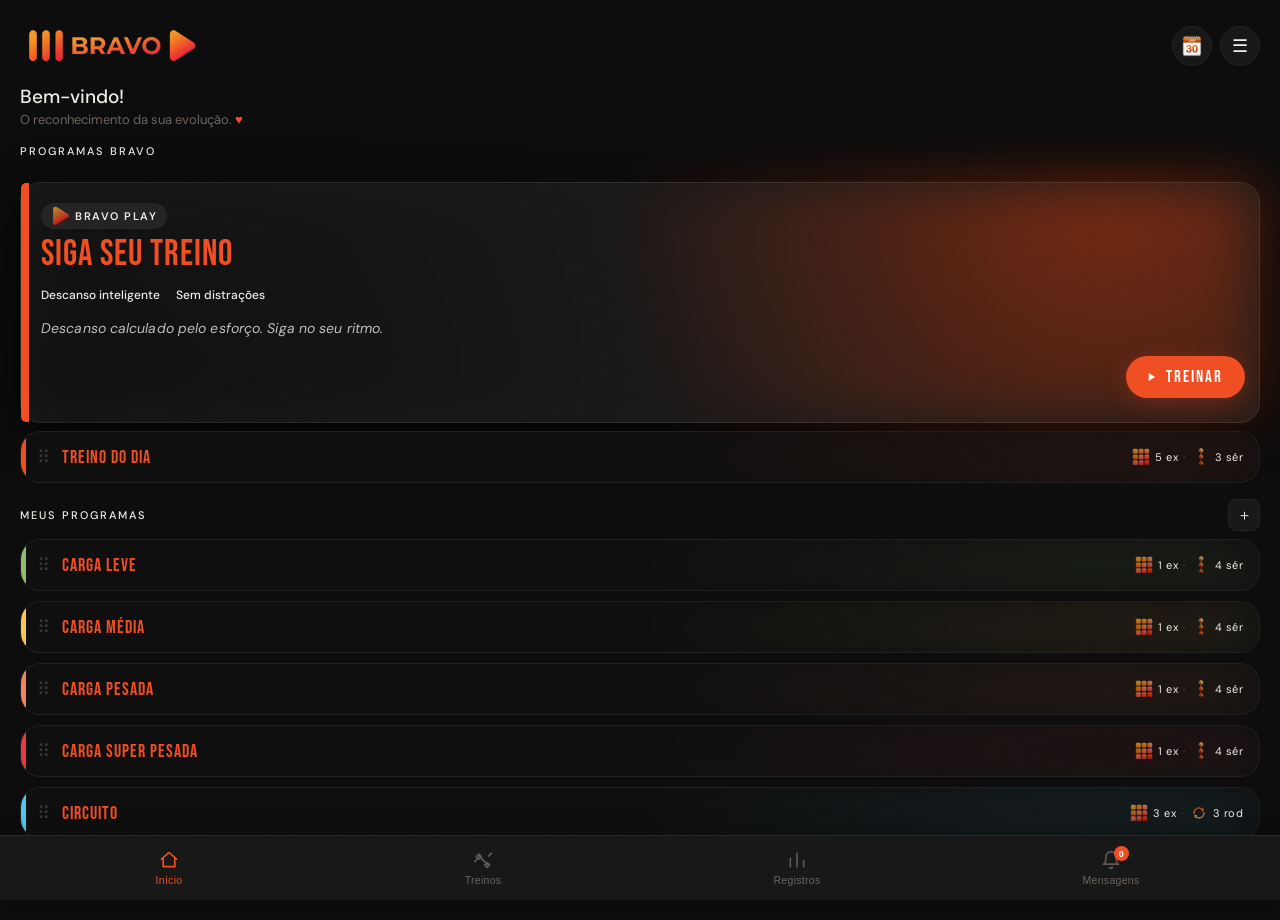
==== index.html @ 1d670bcf "Add files via upload" ====
<!DOCTYPE html>
<html lang="pt-BR">
<head>
    <meta charset="UTF-8">
    <meta name="viewport" content="width=device-width, initial-scale=1.0, user-scalable=no">
    <title>Cronômetro Bravo</title>
    
    <link rel="icon" type="image/png" href="favicon.png">
    <link rel="icon" type="image/png" sizes="32x32" href="favicon.png">
    <link rel="apple-touch-icon" href="favicon.png">
    <link rel="manifest" href="manifest.json">
    <link rel="stylesheet" href="assets/css/styles.css">
    <script>
      // Aplica o tema salvo ANTES da página desenhar (evita flash de tema
      // errado). Escuro é o padrão — só adiciona a classe se for claro.
      (function(){
        if((localStorage.getItem('bravo_theme')||'dark')==='light'){
          document.documentElement.classList.add('theme-light');
        }
      })();
    </script>
</head>
<body>
<div class="flash" id="flash"></div>
<div class="toast" id="toast"></div>


<div class="screen" id="home">
  <div class="home-header">
    <img src="Titulobravo.png" alt="BRAVO" class="logo-img">

    <div style="display:flex;gap:8px;align-items:center">
      <button class="btn-icon" id="btnCalendar"><img src="ic_agenda.png" alt="Calendário"></button>
      <button class="btn-icon" id="btnMenu">☰</button>
    </div>
  </div>

  <div class="home-welcome-block" id="homeWelcomeBlock" style="display:none;">
    <div class="home-welcome-title"><span id="homeWelcomeGreeting">Bem-vindo</span><span id="homeWelcomeNameWrap">, <strong id="homeWelcomeName"></strong></span></div>
    <div class="home-welcome-sub">O reconhecimento da sua evolução. <span style="color:var(--accent)">♥</span></div>
  </div>

  <!-- PROGRAMAS BRAVO -->
  <div class="section-label" style="margin-bottom:8px">Programas Bravo</div>
  <div class="preset-list" id="presetList"></div>
  <div style="display:none">
    <button id="btnHeroStats"></button>
  </div>

  <!-- MEUS PROGRAMAS -->
  <div>
    <div style="display:flex;align-items:center;justify-content:space-between;margin-bottom:8px">
      <div class="section-label" style="margin-bottom:0">Meus Programas</div>
      <button class="btn-icon" id="btnNew" style="width:32px;height:32px;font-size:15px;border-radius:8px">＋</button>
    </div>
    <div id="userPresetList" style="display:flex;flex-direction:column;gap:10px"></div>
    <div id="userPresetEmpty" style="display:none;font-size:13px;color:var(--muted);padding:4px 0">Nenhum programa ainda. Toque em ＋ para criar.</div>
  </div>
</div>

<!-- PROGRESSO -->
<div class="screen hidden" id="treinosScreen">
  <div class="prog-header">
    <div class="prog-title">TREINOS</div>
  </div>
  <div class="prog-subtitle">
    Escolha quais programas aparecem na tela inicial. Nenhum é apagado — só sai da vista.
  </div>
  <div style="overflow-y:auto;flex:1;padding-bottom:90px;">
    <div class="section-label" style="margin-bottom:8px;">Programas Bravo</div>
    <div id="treinosBravoList" style="display:flex;flex-direction:column;gap:10px;margin-bottom:24px;"></div>
    <div class="section-label" style="margin-bottom:8px;">Meus Programas</div>
    <div id="treinosVisList" style="display:flex;flex-direction:column;gap:10px;"></div>
  </div>
</div>

<div class="screen hidden" id="progressScreen">
  <div class="prog-header">
    <div class="prog-title">REGISTROS</div>
    <button class="btn-icon" id="btnProgressCalendar"><img src="ic_agenda.png" alt="Calendário"></button>
  </div>

  <div class="cal-stat-section">
    <div class="cal-stat-section-title"><img src="ic_agenda.png?v=202506" alt="">TREINOS</div>
    <div class="cal-poder-grid">
      <div class="cal-poder-item">
        <div class="cal-poder-value" id="prog2TreinosMes">–</div>
        <div class="cal-poder-label">Treinos no mês</div>
      </div>
      <div class="cal-poder-item">
        <div class="cal-poder-value" id="prog2TreinosAno">–</div>
        <div class="cal-poder-label">Treinos no ano</div>
      </div>
    </div>
  </div>
  <div class="cal-stat-section">
    <div class="cal-stat-section-title"><img src="ic_execucao.png?v=202506" alt="">PODER BRAVO</div>
    <div class="cal-poder-grid">
      <div class="cal-poder-item">
        <div class="cal-poder-value" id="prog2PoderMonthSum">–</div>
        <div class="cal-poder-label">Poder do mês</div>
      </div>
      <div class="cal-poder-item">
        <div class="cal-poder-value" id="prog2PoderYearSum">–</div>
        <div class="cal-poder-label">Poder do ano</div>
      </div>
      <div class="cal-poder-item">
        <div class="cal-poder-value" id="prog2PoderMonthAvg">–</div>
        <div class="cal-poder-label">Média por treino</div>
      </div>
      <div class="cal-poder-item">
        <div class="cal-poder-value" id="prog2PoderMonthRecord">–</div>
        <div class="cal-poder-label">Recorde do mês</div>
      </div>
      <div class="cal-poder-item">
        <div class="cal-poder-value" id="prog2PoderAllRecord">–</div>
        <div class="cal-poder-label">Recorde histórico</div>
      </div>
    </div>
  </div>
</div>

<!-- BOTTOM NAV -->
<div class="bottom-nav" id="bottomNav">
  <button class="nav-item active" id="navHome">
    <svg viewBox="0 0 24 24" width="20" height="20" fill="none" stroke="currentColor" stroke-width="2" stroke-linecap="round" stroke-linejoin="round"><path d="M3 11l9-8 9 8"/><path d="M5 10v10h14V10"/></svg>
    <span>Início</span>
  </button>
  <button class="nav-item" id="navTreinos">
    <svg viewBox="0 0 24 24" width="20" height="20" fill="none" stroke="currentColor" stroke-width="2" stroke-linecap="round" stroke-linejoin="round"><path d="M6.5 6.5l11 11M4 8l3-3 3 3-3 3-3-3zm10 10l3-3 3 3-3 3-3-3zM2 14l3-3m14-4l3-3"/></svg>
    <span>Treinos</span>
  </button>
  <button class="nav-item" id="navProgress">
    <svg viewBox="0 0 24 24" width="20" height="20" fill="none" stroke="currentColor" stroke-width="2" stroke-linecap="round" stroke-linejoin="round"><path d="M4 20V10M12 20V4M20 20v-7"/></svg>
    <span>Registros</span>
  </button>
  <button class="nav-item" id="navMessages">
    <svg viewBox="0 0 24 24" width="20" height="20" fill="none" stroke="currentColor" stroke-width="2" stroke-linecap="round" stroke-linejoin="round"><path d="M18 8a6 6 0 0 0-12 0c0 7-3 9-3 9h18s-3-2-3-9"/><path d="M13.73 21a2 2 0 0 1-3.46 0"/></svg>
    <span id="navMessagesBadge" class="nav-item-badge hidden">0</span>
    <span>Mensagens</span>
  </button>
</div>

<div class="screen hidden" id="edit">
  <div class="edit-header" style="justify-content:space-between">
    <button class="btn-ctrl" id="btnEditBack"><svg viewBox="0 0 24 24"><path d="M20 11H7.83l5.59-5.59L12 4l-8 8 8 8 1.41-1.41L7.83 13H20v-2z"/></svg><span class="ctrl-label">Voltar</span></button>
    <div class="edit-title" id="editTitle">NOVO PROGRAMA</div>
    <button class="btn-icon" id="btnDeleteEdit" style="display:none;opacity:.45;font-size:16px" title="Excluir programa">🗑</button>
  </div>
  <div class="field-group"><div class="field-label">Modo</div>
    <div class="mode-toggle" style="grid-template-columns:1fr 1fr 1fr">
      <button class="mode-btn active" id="modeNormal" onclick="setMode('normal')">⏱ Clássico</button>
      <button class="mode-btn" id="modeCircuit" onclick="setMode('circuit')">🔄 Circuito</button>
      <button class="mode-btn" id="modeBrain" onclick="setMode('brain')"><img src="ic_play.png?v=202506" alt="" style="width:15px;height:15px;vertical-align:middle;margin-right:3px;object-fit:contain"> Bravo</button>
    </div>
  </div>
  <div class="field-group"><div class="field-label">Nome</div><input class="field-input" id="efName" placeholder="Ex: Carga Pesada"></div>
  <div class="field-group">
    <div style="display:flex;align-items:center;justify-content:space-between">
      <div class="field-label">Descrição</div>
      <button style="font-size:11px;background:none;border:none;color:var(--muted);cursor:pointer;text-decoration:underline" onclick="clearObs()">limpar</button>
    </div>
    <textarea class="field-textarea" id="efObs" placeholder="Dicas, carga, etc..."></textarea>
  </div>
  <div class="field-group"><div class="field-label">Cor do Cronômetro</div><div class="color-picker" id="colorPicker"></div></div>
  <div id="normalFields" style="display:flex;flex-direction:column;gap:12px">
    <div class="row2">
      <div class="field-group"><div class="field-label">Nº Exercícios</div><input class="field-input" id="efNormalExCount" type="number" min="1" max="6" placeholder="1 (padrão)" oninput="updateNormalExerciseInputs()"></div>
      <div class="field-group"><div class="field-label">Séries</div><input class="field-input" id="efCycles" type="number" min="1" max="99" placeholder="4"></div>
    </div>
    <div class="row2">
      <div class="field-group"><div class="field-label">Preparação (s)</div><input class="field-input" id="efPrep" type="number" min="1" placeholder="30"></div>
      <div class="field-group"><div class="field-label">Execução (s)</div><input class="field-input" id="efAction" type="number" min="1" placeholder="60"></div>
    </div>
    <div class="field-group"><div class="field-label">Recuperação (s)</div><input class="field-input" id="efRest" type="number" min="1" placeholder="40"></div>
    <div class="field-group" id="normalExercisesGroup" style="display:none">
      <div class="field-label">Nomes dos exercícios (opcional)</div>
      <div class="circuit-exercises" id="normalExerciseInputs"></div>
    </div>
  </div>
  <div id="circuitFields" style="display:none;flex-direction:column;gap:12px">
    <div class="row2">
      <div class="field-group"><div class="field-label">Nº Exercícios</div><input class="field-input" id="efExCount" type="number" min="2" max="6" placeholder="3" oninput="updateExerciseInputs()"></div>
      <div class="field-group"><div class="field-label">Rodadas</div><input class="field-input" id="efRounds" type="number" min="1" max="20" placeholder="3"></div>
    </div>
    <div class="row2">
      <div class="field-group"><div class="field-label">Preparação (s)</div><input class="field-input" id="efCPrep" type="number" min="1" placeholder="30"></div>
      <div class="field-group"><div class="field-label">Execução (s)</div><input class="field-input" id="efCAction" type="number" min="1" placeholder="30"></div>
    </div>
    <div class="field-group"><div class="field-label">Intervalo entre exercícios (s)</div><input class="field-input" id="efCRest" type="number" min="0" placeholder="15"></div>
    <div class="field-group"><div class="field-label">Nomes dos exercícios (opcional)</div><div class="circuit-exercises" id="exerciseInputs"></div></div>
  </div>
  <div id="brainFields" style="display:none;flex-direction:column;gap:12px">
    <div style="font-size:12px;color:var(--accent);background:var(--accent-subtle);border:1px solid var(--accent-glow);border-radius:10px;padding:10px 14px;line-height:1.5">
      Modo Bravo: adapta automaticamente o descanso conforme o esforço, mantendo o treino fluindo sem que você precise controlar o cronômetro.
    </div>
    <div class="row2">
      <div class="field-group"><div class="field-label">Nº Exercícios</div><input class="field-input" id="efBrainExCount" type="number" min="1" max="9" placeholder="2"></div>
      <div class="field-group"><div class="field-label">Séries</div><input class="field-input" id="efBrainSeries" type="number" min="1" max="20" placeholder="3"></div>
    </div>
    <div class="row2">
      <div class="field-group"><div class="field-label">Preparação (s)</div><input class="field-input" id="efBrainPrep" type="number" min="5" placeholder="15"></div>
      <div class="field-group"><div class="field-label">Execução (s)</div><input class="field-input" id="efBrainAction" type="number" min="5" placeholder="40"></div>
    </div>
    <div class="field-group" id="brainExercisesGroup" style="display:none">
      <div class="field-label">Nomes dos exercícios (opcional)</div>
      <div class="circuit-exercises" id="brainExerciseInputs"></div>
    </div>
  </div>
  <button class="btn-save" id="btnSave">SALVAR</button>
</div>

<div class="screen hidden" id="timer"><div class="timer-main exec-with-video ring-screen" id="timerMain">
    <div class="exec-top-bar">
      <button class="exec-top-btn" id="btnExecBack2" onclick="document.getElementById('btnTimerBack')?.click()"><svg viewBox="0 0 24 24" width="16" height="16" fill="none" stroke="currentColor" stroke-width="2" stroke-linecap="round" stroke-linejoin="round"><path d="M15 18l-6-6 6-6"/></svg></button>
      <button class="exec-top-btn">⋯</button>
    </div>
    <div class="exec-main-col" style="flex:0 0 auto;display:flex;flex-direction:column;align-items:center;justify-content:space-between;width:100%;flex:1;">
    <div class="vt-top-wrap">
      <div class="phase-label" id="phaseLabel">PREPARE-SE</div>
      <div id="circuitExLabel" class="circuit-exercise-label" style="display:none"></div>
    </div>
    <div class="vt-gauge-wrap">
      <div class="ring-wrap">
        <svg viewBox="0 0 120 120"><circle class="ring-bg" cx="60" cy="60" r="44"/><circle class="ring-fg" id="ringFg" cx="60" cy="60" r="44"/></svg>
        <div class="ring-center"><div class="time-display" id="timeDisplay">00</div><div class="time-sub" id="timeSub">SEGUNDOS</div></div>
      </div>
    </div>
    <div id="dotsRow" class="dots"></div>
    <div id="roundDotsRow" class="round-dots" style="display:none"></div>
    <div class="vt-bottom-wrap">
      <div class="gauge-wrap">
        <svg viewBox="0 0 120 70"><path class="gauge-bg" d="M10,65 A50,50 0 0 1 110,65"/><path class="gauge-fg" id="timerGaugeFg" d="M10,65 A50,50 0 0 1 110,65"/></svg>
        <div class="gauge-center"><div class="gauge-time" id="timerGaugeTime">00</div></div>
      </div>
      <div class="vt-footer-row">
        <div class="progress-row" id="progressRow">
          <div class="progress-chip" id="progExChip" style="display:none">
            <img src="ic_noexe.png?v=202506" alt="">
            <div class="progress-count"><span id="progExCur">1</span><span class="pc-muted">/<span id="progExTotal">1</span></span></div>
          </div>
          <div class="progress-chip" id="progSerieChip" style="display:none">
            <img src="ic_noseries.png?v=202506" alt="">
            <div class="progress-count"><span id="progSerieCur">1</span><span class="pc-muted">/<span id="progSerieTotal">1</span></span></div>
          </div>
        </div>
        <div class="controls">
          <button class="btn-ctrl" id="btnTimerBack"><svg viewBox="0 0 24 24"><path d="M20 11H7.83l5.59-5.59L12 4l-8 8 8 8 1.41-1.41L7.83 13H20v-2z"/></svg><span class="ctrl-label">Voltar</span></button>
        <button class="btn-playpause" id="btnPlay"><svg viewBox="0 0 24 24" id="btnPlayIcon"><path d="M6 19h4V5H6v14zm8-14v14h4V5h-4z"/></svg></button>
        <button class="btn-ctrl" id="btnSkip"><svg viewBox="0 0 24 24"><path d="M6 18l8.5-6L6 6v12zm2-8.14L11.03 12 8 14.14V9.86zM16 6h2v12h-2z"/></svg><span class="ctrl-label">Avançar</span></button>
      </div>
      </div>
    </div>
    </div>
    <div id="timerYtWrap" class="yt-embed-wrap"></div>
  </div>
</div>

<div class="screen hidden" id="finish">
  <div class="finish-sub" id="finishSub" style="display:none"></div>
  <button id="btnFinishHome" style="display:none"></button>
</div>

<!-- BRAVO fixo no topo, visível mesmo com modal aberto -->
<div id="bravoFixed" style="position:fixed;top:0;left:0;right:0;z-index:200;display:none;flex-direction:column;align-items:center;padding:36px 24px 20px;pointer-events:none;background:linear-gradient(to bottom,var(--bg) 70%,transparent);">
  <div style="font-size:48px">&#128079;</div>
  <div style="font-family:'Bebas Neue',sans-serif;font-size:44px;letter-spacing:4px;color:var(--accent)">BRAVO!</div>
  <div id="bravoPhrase" style="font-size:15px;color:var(--text);margin-top:6px;font-weight:500;letter-spacing:.5px"></div>
  <div id="bravoFixedSub" style="font-size:13px;color:var(--muted);margin-top:4px"></div>
</div>

<!-- YOUTUBE LINK MODAL -->
<div class="modal-overlay" id="ytLinkModal">
  <div class="modal-sheet" style="gap:14px">
    <div class="modal-title" style="color:#FF4444">🔗 LINK DO YOUTUBE</div>
    <div style="font-size:13px;color:var(--muted)">Cole o link do vídeo de referência (opcional)</div>
    <input class="field-input" id="ytLinkInput" placeholder="https://youtube.com/watch?v=..." style="font-size:13px;">
    <div style="display:flex;gap:10px">
      <button class="btn-save" id="btnYtSave" style="flex:1;background:#FF4444;border:none">SALVAR</button>
      <button class="btn-connect" id="btnYtRemove" style="flex:1;color:#FF4444;border-color:rgba(255,68,68,.4)">Remover</button>
    </div>
    <button class="btn-connect" onclick="document.getElementById('ytLinkModal').classList.remove('open')">Cancelar</button>
  </div>
</div>

<!-- DELETE CONFIRMATION MODAL -->
<div class="modal-overlay" id="deleteConfirmModal">
  <div class="modal-sheet" style="gap:16px">
    <div style="font-size:28px;text-align:center">🗑</div>
    <div class="modal-title" style="text-align:center">EXCLUIR PROGRAMA?</div>
    <div style="font-size:14px;color:var(--muted);text-align:center;line-height:1.5" id="deleteConfirmName"></div>
    <div style="font-size:13px;color:var(--muted);text-align:center">Esta ação não pode ser desfeita.</div>
    <button class="btn-save" id="btnConfirmDelete" style="background:#c0392b;border:none;margin-top:4px">EXCLUIR</button>
    <button class="btn-connect" id="btnCancelDelete">Cancelar</button>
  </div>
</div>

<!-- EARLY REST SKIP MODAL -->
<div class="modal-overlay" id="earlyRestModal">
  <div class="modal-sheet" style="gap:14px">
    <div class="modal-title" style="color:#F04E23">PRONTO PARA A PRÓXIMA SÉRIE?</div>
    <div style="font-size:14px;color:var(--muted)" id="earlyRestSubtext">Restam 30s de recuperação.</div>
    <button class="btn-save" id="btnEarlyRestContinue" style="background:var(--accent);border:none;margin-top:4px">▶ CONTINUAR</button>
    <button class="btn-connect" id="btnEarlyRestWait">Aguardar recuperação</button>
  </div>
</div>

<div class="modal-overlay" id="settingsModal">
  <div class="modal-sheet">
    <div class="modal-title">CONFIGURA&#199;&#213;ES</div>
    <div class="modal-row"><div><div style="font-size:14px">Sons</div><div style="font-size:12px;color:var(--muted)">Voz + bipes</div></div><button class="toggle on" id="toggleSound"></button></div>
    <div class="modal-row"><div><div style="font-size:14px">Vibra&#231;&#227;o</div><div style="font-size:12px;color:var(--muted)">Ao trocar fase</div></div><button class="toggle on" id="toggleVibrate"></button></div>

    <div class="field-group" style="margin-top:12px;">
      <label class="field-label" style="font-size:12px;color:var(--muted);text-transform:uppercase;letter-spacing:1px;">Tema</label>
      <div class="mode-toggle" style="grid-template-columns:1fr 1fr;margin-top:6px;">
        <button type="button" class="mode-btn" data-theme="dark">Escuro</button>
        <button type="button" class="mode-btn" data-theme="light">Claro</button>
      </div>
    </div>

    <div style="height:1px;background:var(--surface2);margin:16px 0;"></div>
    <div id="settingsAccountEmail" style="font-size:12px;color:var(--muted);margin-bottom:12px;"></div>
    <button class="btn-save" style="background:var(--surface2);color:var(--text);margin-bottom:8px;display:none;" id="btnLinkGoogle">VINCULAR GOOGLE A ESTA CONTA</button>
    <button style="background:none;border:none;color:#E8500A;font-size:14px;padding:12px 0;width:100%;text-align:center;cursor:pointer;" id="btnSignOut">Sair da conta</button>

    <button class="btn-save" style="margin-top:12px;" onclick="closeSettings()">FECHAR</button>
  </div>
</div>

<!-- AUTO: PREP SCREEN -->
<div class="screen hidden auto-screen" id="autoPrep" style="display:flex;flex-direction:column;">
  <div class="auto-header centered">
    <div class="auto-phase-label"><img class="auto-phase-icon" src="ic_preparacao.png?v=202506" alt="">PREPARE-SE</div>
  </div>
  <div class="auto-center ring-screen">
    <div class="auto-prep-title">SEU TREINO<br>COMEÇA EM</div>
    <div style="display:none"><span id="autoPrepExName">Exercício 1</span></div>
    <div class="ring-wrap" style="margin-top:8px">
      <svg viewBox="0 0 120 120"><circle class="ring-bg" cx="60" cy="60" r="44"/><circle class="ring-fg" id="autoPrepRing" cx="60" cy="60" r="44" style="stroke:var(--phase-prep)"/></svg>
      <div class="ring-center"><div class="time-display" id="autoPrepTime" style="color:var(--accent)">15</div><div class="time-sub">segundos</div></div>
    </div>
    <div class="progress-row">
      <div class="progress-chip"><img src="ic_noexe.png?v=202506" alt=""><div class="progress-count" id="autoPrepExNum">1</div></div>
      <div class="progress-chip"><img src="ic_noseries.png?v=202506" alt=""><div class="progress-count" id="autoPrepSerieNum">1</div></div>
    </div>
    <!-- Exercise type icons — clicáveis (Bravo Play only) -->
    <div style="font-family:'Bebas Neue',sans-serif;font-size:16px;letter-spacing:2px;color:var(--muted);text-align:center;margin-top:20px">DEFINA SEU EXERCÍCIO</div>
    <div id="autoPrepExTypeGrid" class="auto-extype-grid none-selected" style="display:flex;flex-direction:column;gap:10px;margin-top:12px;width:100%">
      <div style="display:flex;justify-content:space-around">
        <div style="display:flex;flex-direction:column;align-items:center;gap:6px;width:28%">
          <button class="auto-extype-btn" data-type="puxar" style="border-color:rgba(180,127,255,.4);background:rgba(180,127,255,.1);" onclick="selectAutoPrepType(this)">
            <img src="ic_puxar.png?v=202506"><div class="extype-check-prep">✓</div>
          </button>
          <div style="font-size:10px;color:#9966CC;letter-spacing:.5px;font-weight:600;text-transform:uppercase;text-align:center">PUXAR</div>
        </div>
        <div style="display:flex;flex-direction:column;align-items:center;gap:6px;width:28%">
          <button class="auto-extype-btn" data-type="inferiores" style="border-color:rgba(249,199,79,.35);background:rgba(249,199,79,.1);" onclick="selectAutoPrepType(this)">
            <img src="ic_inferiores.png?v=202506"><div class="extype-check-prep">✓</div>
          </button>
          <div style="font-size:10px;color:#C49A2A;letter-spacing:.5px;font-weight:600;text-transform:uppercase;text-align:center">INFERIORES</div>
        </div>
        <div style="display:flex;flex-direction:column;align-items:center;gap:6px;width:28%">
          <button class="auto-extype-btn" data-type="empurrar" style="border-color:rgba(41,121,255,.35);background:rgba(41,121,255,.1);" onclick="selectAutoPrepType(this)">
            <img src="ic_empurrar.png?v=202506"><div class="extype-check-prep">✓</div>
          </button>
          <div style="font-size:10px;color:#4A8AFF;letter-spacing:.5px;font-weight:600;text-transform:uppercase;text-align:center">EMPURRAR</div>
        </div>
      </div>
      <div style="display:flex;justify-content:space-around">
        <div style="display:flex;flex-direction:column;align-items:center;gap:6px;width:28%">
          <button class="auto-extype-btn" data-type="core" style="border-color:rgba(0,230,118,.35);background:rgba(0,230,118,.1);" onclick="selectAutoPrepType(this)">
            <img src="ic_core.png?v=202506"><div class="extype-check-prep">✓</div>
          </button>
          <div style="font-size:10px;color:#00B860;letter-spacing:.5px;font-weight:600;text-transform:uppercase;text-align:center">CORE</div>
        </div>
        <div style="display:flex;flex-direction:column;align-items:center;gap:6px;width:28%">
          <button class="auto-extype-btn" data-type="composto" style="border-color:rgba(160,160,160,.3);background:rgba(160,160,160,.1);" onclick="selectAutoPrepType(this)">
            <img src="ic_composto.png?v=202506"><div class="extype-check-prep">✓</div>
          </button>
          <div style="font-size:10px;color:#999;letter-spacing:.5px;font-weight:600;text-transform:uppercase;text-align:center">COMPOSTO</div>
        </div>
        <div style="display:flex;flex-direction:column;align-items:center;gap:6px;width:28%">
          <button class="auto-extype-btn" data-type="cardio" style="border-color:rgba(255,80,80,.3);background:rgba(255,80,80,.1);" onclick="selectAutoPrepType(this)">
            <img src="ic_cardio.png?v=202506"><div class="extype-check-prep">✓</div>
          </button>
          <div style="font-size:10px;color:#E05050;letter-spacing:.5px;font-weight:600;text-transform:uppercase;text-align:center">CARDIO</div>
        </div>
      </div>
    </div>
    <div class="controls" style="margin-top:20px">
      <button class="btn-ctrl" id="btnAutoPrepBack"><svg viewBox="0 0 24 24"><path d="M20 11H7.83l5.59-5.59L12 4l-8 8 8 8 1.41-1.41L7.83 13H20v-2z"/></svg><span class="ctrl-label">Voltar</span></button>
      <button class="btn-playpause" id="btnAutoPrepPlay" style="background:#F04E23;color:#fff"><svg viewBox="0 0 24 24" id="btnAutoPrepPlayIcon"><path d="M6 19h4V5H6v14zm8-14v14h4V5h-4z"/></svg></button>
      <button class="btn-ctrl" id="btnAutoPrepSkip" title="Pular preparação"><svg viewBox="0 0 24 24"><path d="M6 18l8.5-6L6 6v12zm2-8.14L11.03 12 8 14.14V9.86zM16 6h2v12h-2z"/></svg><span class="ctrl-label">Avançar</span></button>
    </div>
  </div>
</div>

<!-- AUTO: EXECUTION SCREEN -->
<div class="screen hidden auto-screen" id="autoExec" style="display:flex;flex-direction:column;">
  <div class="auto-center exec-with-video ring-screen" id="autoExecCenter">
    <div class="exec-main-col" style="display:flex;flex-direction:column;align-items:center;justify-content:center;width:100%;">
      <div class="vt-top-wrap">
        <div class="phase-label" id="autoExecPhaseLabel"><img class="phase-icon" src="ic_execucao.png?v=202506" alt="">VAMOS!</div>
        <div class="auto-exercise-name" id="autoExecExName" style="display:none"></div>
      </div>
      <div class="ring-wrap">
        <svg viewBox="0 0 120 120"><circle class="ring-bg" cx="60" cy="60" r="44"/><circle class="ring-fg" id="autoExecRing" cx="60" cy="60" r="44"/></svg>
        <div class="ring-center">
          <div class="time-display" id="autoExecTime" style="color:var(--accent)">60</div>
          <div class="time-sub" id="autoExecSub">segundos</div>
        </div>
      </div>
      <div class="auto-big-label" id="autoExecOverflowLabel" style="color:var(--accent);opacity:0;font-size:13px;letter-spacing:1px;margin-top:0">Série contínua ou prolongada</div>
      <!-- Chip: ícone pequeno + nome, usado em retrato e paisagem -->
      <div id="autoExecTypeDisplay">
        <div id="autoExecTypeChip">
          <img id="autoExecTypeImg" src="" alt="">
          <span id="autoExecTypeLabel" class="exec-type-label"></span>
        </div>
      </div>
      <div style="height:16px"></div>
      <button class="btn-auto-done" id="btnAutoSerieOk">CONCLUIR SÉRIE ›</button>
      <div class="vt-bottom-wrap">
        <div class="gauge-wrap">
          <svg viewBox="0 0 120 70"><path class="gauge-bg" d="M10,65 A50,50 0 0 1 110,65"/><path class="gauge-fg" id="autoExecGaugeFg" d="M10,65 A50,50 0 0 1 110,65"/></svg>
          <div class="gauge-center"><div class="gauge-time" id="autoExecGaugeTime">60</div></div>
        </div>
        <div class="vt-footer-row">
          <div class="progress-row">
            <div class="progress-chip"><img src="ic_noexe.png?v=202506" alt=""><div class="progress-count" id="autoExecExNum">1</div></div>
            <div class="progress-chip"><img src="ic_noseries.png?v=202506" alt=""><div class="progress-count" id="autoExecSerieNum">1</div></div>
          </div>
          <div class="controls">
            <button class="btn-ctrl" id="btnAutoExecBack"><svg viewBox="0 0 24 24"><path d="M20 11H7.83l5.59-5.59L12 4l-8 8 8 8 1.41-1.41L7.83 13H20v-2z"/></svg><span class="ctrl-label">Voltar</span></button>
            <button class="btn-playpause" id="btnAutoExecPlay" style="background:#F04E23;color:#fff"><svg viewBox="0 0 24 24" id="btnAutoExecPlayIcon"><path d="M6 19h4V5H6v14zm8-14v14h4V5h-4z"/></svg></button>
            <button class="btn-ctrl" id="btnAutoExecSkip" title="Pular para repetições"><svg viewBox="0 0 24 24"><path d="M6 18l8.5-6L6 6v12zm2-8.14L11.03 12 8 14.14V9.86zM16 6h2v12h-2z"/></svg><span class="ctrl-label">Avançar</span></button>
          </div>
        </div>
      </div>
    </div>
  </div>
</div>

<!-- AUTO: REPS SCREEN -->
<div class="screen hidden auto-screen" id="autoReps" style="display:flex;flex-direction:column;">
  <div class="auto-header centered">
    <div class="auto-phase-label">VOLUME</div>
    <span id="autoRepsSerieNum" style="display:none"></span>
  </div>
  <div class="auto-center">
    <div style="font-family:'Bebas Neue',sans-serif;font-size:22px;letter-spacing:1px;text-align:center;margin-bottom:16px;text-transform:uppercase;">Quantas repetições você realizou?</div>
    <div class="reps-grid">
      <button class="btn-reps" data-reps="1-3" data-rest-key="1-3" onclick="selectReps(this)">
        <div class="reps-icon"><div class="bar on"></div><div class="bar"></div><div class="bar"></div><div class="bar"></div><div class="bar"></div></div>
        <div><div class="reps-range">1 – 3</div></div>
      </button>
      <button class="btn-reps" data-reps="4-7" data-rest-key="4-7" onclick="selectReps(this)">
        <div class="reps-icon"><div class="bar on"></div><div class="bar on"></div><div class="bar"></div><div class="bar"></div><div class="bar"></div></div>
        <div><div class="reps-range">4 – 7</div></div>
      </button>
      <button class="btn-reps" data-reps="8-10" data-rest-key="8-10" onclick="selectReps(this)">
        <div class="reps-icon"><div class="bar on"></div><div class="bar on"></div><div class="bar on"></div><div class="bar"></div><div class="bar"></div></div>
        <div><div class="reps-range">8 – 10</div></div>
      </button>
      <button class="btn-reps" data-reps="11-15" data-rest-key="11-15" onclick="selectReps(this)">
        <div class="reps-icon"><div class="bar on"></div><div class="bar on"></div><div class="bar on"></div><div class="bar on"></div><div class="bar"></div></div>
        <div><div class="reps-range">11 – 15</div></div>
      </button>
      <button class="btn-reps" data-reps="15-30" data-rest-key="15-30" onclick="selectReps(this)">
        <div class="reps-icon"><div class="bar on"></div><div class="bar on"></div><div class="bar on"></div><div class="bar on"></div><div class="bar on"></div></div>
        <div><div class="reps-range">15 – 30</div></div>
      </button>
    </div>
    <div class="progress-row" style="margin-top:8px">
      <div class="progress-chip"><img src="ic_noexe.png?v=202506" alt=""><div class="progress-count" id="autoRepsExNum">1</div></div>
      <div class="progress-chip"><img src="ic_noseries.png?v=202506" alt=""><div class="progress-count" id="autoRepsSerieNumVis">1</div></div>
    </div>
  </div>
</div>

<!-- AUTO: INTENSITY SCREEN -->
<div class="screen hidden auto-screen" id="autoIntensity" style="display:flex;flex-direction:column;">
  <div class="auto-header centered">
    <div class="auto-phase-label">INTENSIDADE</div>
    <span id="autoIntSerieNum" style="display:none">1</span>
  </div>
  <div class="auto-center">
    <div style="font-family:'Bebas Neue',sans-serif;font-size:22px;letter-spacing:1px;text-align:center;margin-bottom:16px;text-transform:uppercase;">Como foi sua série?</div>
    <div class="intensity-grid">
      <button class="btn-intensity" data-int="0" onclick="selectIntensity(this)">
        <div class="int-icon"><div class="bar on"></div><div class="bar"></div><div class="bar"></div><div class="bar"></div><div class="bar"></div></div><div class="int-label">Muito fácil</div>
      </button>
      <button class="btn-intensity" data-int="1" onclick="selectIntensity(this)">
        <div class="int-icon"><div class="bar on"></div><div class="bar on"></div><div class="bar"></div><div class="bar"></div><div class="bar"></div></div><div class="int-label">Fácil</div>
      </button>
      <button class="btn-intensity" data-int="2" onclick="selectIntensity(this)">
        <div class="int-icon"><div class="bar on"></div><div class="bar on"></div><div class="bar on"></div><div class="bar"></div><div class="bar"></div></div><div class="int-label">Desafiadora</div>
      </button>
      <button class="btn-intensity" data-int="3" onclick="selectIntensity(this)">
        <div class="int-icon"><div class="bar on"></div><div class="bar on"></div><div class="bar on"></div><div class="bar on"></div><div class="bar"></div></div><div class="int-label">Difícil</div>
      </button>
      <button class="btn-intensity" data-int="4" onclick="selectIntensity(this)">
        <div class="int-icon"><div class="bar on"></div><div class="bar on"></div><div class="bar on"></div><div class="bar on"></div><div class="bar on"></div></div><div class="int-label">Limite</div>
      </button>
    </div>
    <div class="progress-row" style="margin-top:8px">
      <div class="progress-chip"><img src="ic_noexe.png?v=202506" alt=""><div class="progress-count" id="autoIntExNum">1</div></div>
      <div class="progress-chip"><img src="ic_noseries.png?v=202506" alt=""><div class="progress-count" id="autoIntSerieNumVis">1</div></div>
    </div>
  </div>
</div>

<!-- AUTO: REST SCREEN -->
<div class="screen hidden auto-screen" id="autoRest" style="display:flex;flex-direction:column;">
  <div class="auto-header centered">
    <div class="auto-rest-title"><img class="auto-phase-icon" src="ic_recuperacao.png?v=202506" alt="" style="width:26px;height:26px;">RECUPERAÇÃO</div>
  </div>
  <div class="auto-center ring-screen">
    <div class="ring-wrap">
      <svg viewBox="0 0 120 120"><circle class="ring-bg" cx="60" cy="60" r="44"/><circle class="ring-fg" id="autoRestRing" cx="60" cy="60" r="44" style="stroke:var(--phase-rest)"/></svg>
      <div class="ring-center">
        <div class="time-display" id="autoRestTime" style="color:var(--accent)">60</div>
        <div class="time-sub">segundos</div>
      </div>
    </div>
    <div class="progress-row">
      <div class="progress-chip"><img src="ic_noexe.png?v=202506" alt=""><div class="progress-count" id="autoRestExNum">1</div></div>
      <div class="progress-chip"><img src="ic_noseries.png?v=202506" alt=""><div class="progress-count" id="autoRestSerieNum">1</div></div>
    </div>
    <div style="margin-top:16px;width:100%;max-width:320px">
      <div style="font-size:12px;color:var(--muted);text-align:center;margin-bottom:10px;letter-spacing:1px;text-transform:uppercase">O que deseja fazer?</div>
      <div class="continue-grid">
        <button class="btn-continue primary" id="btnAutoStartEarly" onclick="autoSkipRestNextSerie()">🔁 Nova série</button>
        <button class="btn-continue secondary" onclick="autoSkipRestNewExercise()">➕ Novo exercício</button>
        <button class="btn-continue danger" onclick="autoSkipRestFinish()">✅ Finalizar treino</button>
      </div>
    </div>
    <div style="height:16px"></div>
    <div class="controls">
      <button class="btn-ctrl" id="btnAutoRestBack"><svg viewBox="0 0 24 24"><path d="M20 11H7.83l5.59-5.59L12 4l-8 8 8 8 1.41-1.41L7.83 13H20v-2z"/></svg><span class="ctrl-label">Voltar</span></button>
      <button class="btn-playpause" id="btnAutoRestPlay" style="background:#F04E23;color:#fff"><svg viewBox="0 0 24 24" id="btnAutoRestPlayIcon"><path d="M6 19h4V5H6v14zm8-14v14h4V5h-4z"/></svg></button>
      <button class="btn-ctrl" id="btnAutoRestSkip" title="Pular recuperação"><svg viewBox="0 0 24 24"><path d="M6 18l8.5-6L6 6v12zm2-8.14L11.03 12 8 14.14V9.86zM16 6h2v12h-2z"/></svg><span class="ctrl-label">Avançar</span></button>
    </div>
  </div>
</div>

<!-- AUTO: CONTINUE SCREEN -->
<div class="screen hidden auto-screen" id="autoContinue" style="display:flex;flex-direction:column;">
  <div class="auto-header">
    <div class="auto-phase-label" style="color:var(--accent)">PRONTO!</div>
    <div class="auto-series-badge"><span id="autoContinueSerieNum">1</span> séries · <span id="autoContinueExName">Exercício 1</span></div>
  </div>
  <div class="auto-center">
    <div style="font-family:'Bebas Neue',sans-serif;font-size:22px;letter-spacing:1px;text-align:center;margin-bottom:20px">O que deseja fazer?</div>
    <div class="continue-grid">
      <button class="btn-continue primary" onclick="autoNextSerie()">🔁 Nova série</button>
      <button class="btn-continue secondary" onclick="autoNewExercise()">➕ Novo exercício</button>
      <button class="btn-continue danger" onclick="autoFinishWorkout()">✅ Finalizar treino</button>
    </div>
  </div>
</div>

<!-- BRAIN: PREP SCREEN -->
<div class="screen hidden auto-screen" id="brainPrep" style="display:flex;flex-direction:column;">
  <div class="auto-center exec-with-video ring-screen" id="brainPrepCenter">
    <div class="exec-main-col">
      <div class="vt-top-wrap">
        <div class="phase-label" id="brainPrepPhaseLabel" style="color:var(--accent)"><img class="phase-icon" src="ic_preparacao.png?v=202506" alt="">PREPARE-SE</div>
        <div class="circuit-exercise-label" id="brainPrepExName" style="display:none"></div>
      </div>
      <div class="ring-wrap">
        <svg viewBox="0 0 120 120"><circle class="ring-bg" cx="60" cy="60" r="44"/><circle class="ring-fg" id="brainPrepRing" cx="60" cy="60" r="44" style="stroke:var(--phase-prep)"/></svg>
        <div class="ring-center">
          <div class="time-display" id="brainPrepTime" style="color:var(--accent)">15</div>
          <div class="time-sub">segundos</div>
        </div>
      </div>
      <div class="vt-bottom-wrap">
        <div class="gauge-wrap">
          <svg viewBox="0 0 120 70"><path class="gauge-bg" d="M10,65 A50,50 0 0 1 110,65"/><path class="gauge-fg" id="brainPrepGaugeFg" d="M10,65 A50,50 0 0 1 110,65"/></svg>
          <div class="gauge-center"><div class="gauge-time" id="brainPrepGaugeTime">15</div></div>
        </div>
        <div class="vt-footer-row">
          <div class="progress-row">
            <div class="progress-chip"><img src="ic_noexe.png?v=202506" alt=""><div class="progress-count"><span id="brainPrepExCur">1</span><span class="pc-muted">/<span id="brainPrepExTotal">2</span></span></div></div>
            <div class="progress-chip"><img src="ic_noseries.png?v=202506" alt=""><div class="progress-count"><span id="brainPrepSerieNum">1</span><span class="pc-muted">/<span id="brainPrepSerieTotal">3</span></span></div></div>
          </div>
          <div class="controls" style="margin-top:16px">
            <button class="btn-ctrl" id="btnBrainPrepBack"><svg viewBox="0 0 24 24"><path d="M20 11H7.83l5.59-5.59L12 4l-8 8 8 8 1.41-1.41L7.83 13H20v-2z"/></svg><span class="ctrl-label">Voltar</span></button>
            <button class="btn-playpause" id="btnBrainPrepPlay" style="background:#F04E23;color:#fff"><svg viewBox="0 0 24 24" id="btnBrainPrepPlayIcon"><path d="M6 19h4V5H6v14zm8-14v14h4V5h-4z"/></svg></button>
            <button class="btn-ctrl" id="btnBrainPrepSkip" title="Avançar para execução"><svg viewBox="0 0 24 24"><path d="M6 18l8.5-6L6 6v12zm2-8.14L11.03 12 8 14.14V9.86zM16 6h2v12h-2z"/></svg><span class="ctrl-label">Avançar</span></button>
          </div>
        </div>
      </div>
    </div>
    <div id="brainPrepYtWrap" class="yt-embed-wrap" style="display:none"></div>
  </div>
</div>

<!-- BRAIN: EXECUTION SCREEN -->
<div class="screen hidden auto-screen" id="brainExec" style="display:flex;flex-direction:column;">
  <div class="auto-center exec-with-video ring-screen" id="brainExecCenter">
    <div class="exec-main-col">
      <div class="vt-top-wrap">
        <div class="phase-label" id="brainExecPhaseLabel"><img class="phase-icon" src="ic_execucao.png?v=202506" alt="">VAMOS!</div>
        <div class="circuit-exercise-label" id="brainExecExName" style="display:none;color:#F04E23"></div>
      </div>
      <div class="ring-wrap">
        <svg viewBox="0 0 120 120"><circle class="ring-bg" cx="60" cy="60" r="44"/><circle class="ring-fg" id="brainExecRing" cx="60" cy="60" r="44"/></svg>
        <div class="ring-center">
          <div class="time-display" id="brainExecTime">40</div>
          <div class="time-sub">segundos</div>
        </div>
      </div>
      <div class="vt-bottom-wrap">
        <div class="gauge-wrap">
          <svg viewBox="0 0 120 70"><path class="gauge-bg" d="M10,65 A50,50 0 0 1 110,65"/><path class="gauge-fg" id="brainExecGaugeFg" d="M10,65 A50,50 0 0 1 110,65"/></svg>
          <div class="gauge-center"><div class="gauge-time" id="brainExecGaugeTime">40</div></div>
        </div>
        <div class="vt-footer-row">
          <div class="progress-row">
            <div class="progress-chip"><img src="ic_noexe.png?v=202506" alt=""><div class="progress-count" id="brainExecExCount"><span id="brainExecExCur">1</span><span class="pc-muted">/<span id="brainExecExTotal">2</span></span></div></div>
            <div class="progress-chip"><img src="ic_noseries.png?v=202506" alt=""><div class="progress-count"><span id="brainExecSerieCur">1</span><span class="pc-muted">/<span id="brainExecSerieTotal">3</span></span></div></div>
          </div>
          <div class="controls">
            <button class="btn-ctrl" id="btnBrainExecBack"><svg viewBox="0 0 24 24"><path d="M20 11H7.83l5.59-5.59L12 4l-8 8 8 8 1.41-1.41L7.83 13H20v-2z"/></svg><span class="ctrl-label">Voltar</span></button>
            <button class="btn-playpause" id="btnBrainExecPlay" style="background:var(--accent);color:#fff"><svg viewBox="0 0 24 24" id="btnBrainExecPlayIcon"><path d="M6 19h4V5H6v14zm8-14v14h4V5h-4z"/></svg></button>
            <button class="btn-ctrl" id="btnBrainExecSkip" title="Concluir série"><svg viewBox="0 0 24 24"><path d="M6 18l8.5-6L6 6v12zm2-8.14L11.03 12 8 14.14V9.86zM16 6h2v12h-2z"/></svg><span class="ctrl-label">Avançar</span></button>
          </div>
        </div>
      </div>
    </div>
    <div id="brainExecYtWrap" class="yt-embed-wrap" style="display:none"></div>
  </div>
</div>

<!-- BRAIN: REPS SCREEN -->
<div class="screen hidden auto-screen" id="brainReps" style="display:flex;flex-direction:column;">
  <span id="brainRepsSerieNum" style="display:none">1</span>
  <div class="auto-center" style="justify-content:flex-start;padding-top:48px">
    <div style="font-family:'Bebas Neue',sans-serif;font-size:22px;letter-spacing:1px;text-align:center;margin-bottom:24px;text-transform:uppercase;">Quantas repetições você realizou?</div>
    <div class="reps-grid">
      <button class="btn-reps" data-rest-key="1-3" onclick="selectBrainReps(this)">
        <div class="reps-icon"><div class="bar on"></div><div class="bar"></div><div class="bar"></div><div class="bar"></div><div class="bar"></div></div><div><div class="reps-range">1 – 3</div></div>
      </button>
      <button class="btn-reps" data-rest-key="4-7" onclick="selectBrainReps(this)">
        <div class="reps-icon"><div class="bar on"></div><div class="bar on"></div><div class="bar"></div><div class="bar"></div><div class="bar"></div></div><div><div class="reps-range">4 – 7</div></div>
      </button>
      <button class="btn-reps" data-rest-key="8-10" onclick="selectBrainReps(this)">
        <div class="reps-icon"><div class="bar on"></div><div class="bar on"></div><div class="bar on"></div><div class="bar"></div><div class="bar"></div></div><div><div class="reps-range">8 – 10</div></div>
      </button>
      <button class="btn-reps" data-rest-key="11-15" onclick="selectBrainReps(this)">
        <div class="reps-icon"><div class="bar on"></div><div class="bar on"></div><div class="bar on"></div><div class="bar on"></div><div class="bar"></div></div><div><div class="reps-range">11 – 15</div></div>
      </button>
      <button class="btn-reps" data-rest-key="15-30" onclick="selectBrainReps(this)">
        <div class="reps-icon"><div class="bar on"></div><div class="bar on"></div><div class="bar on"></div><div class="bar on"></div><div class="bar on"></div></div><div><div class="reps-range">15 – 30</div></div>
      </button>
    </div>
    <div class="progress-row" style="margin-top:8px">
      <div class="progress-chip"><img src="ic_noexe.png?v=202506" alt=""><div class="progress-count" id="brainRepsExNum">1</div></div>
      <div class="progress-chip"><img src="ic_noseries.png?v=202506" alt=""><div class="progress-count" id="brainRepsSerieNumVis">1</div></div>
    </div>
  </div>
</div>

<!-- BRAIN: INTENSITY SCREEN -->
<div class="screen hidden auto-screen" id="brainIntensity" style="display:flex;flex-direction:column;">
  <span id="brainIntSerieNum" style="display:none">1</span>
  <div class="auto-center" style="justify-content:flex-start;padding-top:48px">
    <div style="font-family:'Bebas Neue',sans-serif;font-size:22px;letter-spacing:1px;text-align:center;margin-bottom:24px;text-transform:uppercase;">Como foi sua série?</div>
    <div class="intensity-grid">
      <button class="btn-intensity" data-int="0" onclick="selectBrainIntensity(this)"><div class="int-icon"><div class="bar on"></div><div class="bar"></div><div class="bar"></div><div class="bar"></div><div class="bar"></div></div><div class="int-label">Muito fácil</div></button>
      <button class="btn-intensity" data-int="1" onclick="selectBrainIntensity(this)"><div class="int-icon"><div class="bar on"></div><div class="bar on"></div><div class="bar"></div><div class="bar"></div><div class="bar"></div></div><div class="int-label">Fácil</div></button>
      <button class="btn-intensity" data-int="2" onclick="selectBrainIntensity(this)"><div class="int-icon"><div class="bar on"></div><div class="bar on"></div><div class="bar on"></div><div class="bar"></div><div class="bar"></div></div><div class="int-label">Desafiadora</div></button>
      <button class="btn-intensity" data-int="3" onclick="selectBrainIntensity(this)"><div class="int-icon"><div class="bar on"></div><div class="bar on"></div><div class="bar on"></div><div class="bar on"></div><div class="bar"></div></div><div class="int-label">Difícil</div></button>
      <button class="btn-intensity" data-int="4" onclick="selectBrainIntensity(this)"><div class="int-icon"><div class="bar on"></div><div class="bar on"></div><div class="bar on"></div><div class="bar on"></div><div class="bar on"></div></div><div class="int-label">Limite</div></button>
    </div>
    <div class="progress-row" style="margin-top:8px">
      <div class="progress-chip"><img src="ic_noexe.png?v=202506" alt=""><div class="progress-count" id="brainIntExNum">1</div></div>
      <div class="progress-chip"><img src="ic_noseries.png?v=202506" alt=""><div class="progress-count" id="brainIntSerieNumVis">1</div></div>
    </div>
  </div>
</div>

<!-- BRAIN: REST SCREEN -->
<div class="screen hidden auto-screen" id="brainRest" style="display:flex;flex-direction:column;">
  <div class="auto-header centered">
    <div class="auto-phase-label" id="brainRestPhaseLabel" style="color:var(--accent)"><img class="auto-phase-icon" src="ic_recuperacao.png?v=202506" alt="">RECUPERAÇÃO</div>
  </div>
  <div class="auto-center ring-screen">
    <div class="ring-wrap">
      <svg viewBox="0 0 120 120"><circle class="ring-bg" cx="60" cy="60" r="44"/><circle class="ring-fg" id="brainRestRing" cx="60" cy="60" r="44" style="stroke:var(--phase-rest)"/></svg>
      <div class="ring-center">
        <div class="time-display" id="brainRestTime" style="color:var(--accent)">01:00</div>
        <div class="time-sub">recuperação</div>
      </div>
    </div>
    <div class="progress-row">
      <div class="progress-chip"><img src="ic_noexe.png?v=202506" alt=""><div class="progress-count"><span id="brainRestExCur">1</span><span class="pc-muted">/<span id="brainRestExTotal">2</span></span></div></div>
      <div class="progress-chip"><img src="ic_noseries.png?v=202506" alt=""><div class="progress-count"><span id="brainRestSerieNum">1</span><span class="pc-muted">/<span id="brainRestSerieTotal">3</span></span></div></div>
    </div>
    <div style="margin-top:20px;width:100%;max-width:320px">
      <button class="btn-auto-done" style="background:transparent;border:1px solid #333;color:#aaa;font-size:13px;" onclick="brainSkipRest()">Avançar agora ›</button>
    </div>
    <div style="height:16px"></div>
    <div class="controls">
      <button class="btn-ctrl" id="btnBrainRestBack" onclick="clearInterval(brain._int);releaseWakeLock();applyAccent('#F04E23');showScreen('home');"><svg viewBox="0 0 24 24"><path d="M20 11H7.83l5.59-5.59L12 4l-8 8 8 8 1.41-1.41L7.83 13H20v-2z"/></svg><span class="ctrl-label">Sair</span></button>
    </div>
  </div>
</div>

<!-- CALENDAR SCREEN -->
<div class="screen hidden" id="calendarScreen" style="flex-direction:column;">
  <div class="cal-header">
    <button class="btn-ctrl" id="btnCalBack"><svg viewBox="0 0 24 24"><path d="M20 11H7.83l5.59-5.59L12 4l-8 8 8 8 1.41-1.41L7.83 13H20v-2z"/></svg><span class="ctrl-label">Voltar</span></button>
    <div class="cal-month-nav">
      <button class="btn-icon" id="btnCalPrev">‹</button>
      <div class="cal-month-label" id="calMonthLabel">Maio 2026</div>
      <button class="btn-icon" id="btnCalNext">›</button>
    </div>
  </div>
  <div class="cal-hero">
    <div class="cal-hero-day" id="calHeroDay">4</div>
    <div class="cal-hero-meta">
      <div>
        <div class="cal-hero-month" id="calHeroMonth">JUNHO</div>
        <div class="cal-hero-year" id="calHeroYear">2026</div>
      </div>
      <div class="cal-hero-weekday" id="calHeroWeekday">QUI</div>
    </div>
  </div>
  <hr class="cal-divider">
  <div class="cal-body">
    <div class="cal-weekdays">
      <span>DOM</span><span>SEG</span><span>TER</span><span>QUA</span><span>QUI</span><span>SEX</span><span>SÁB</span>
    </div>
    <div class="cal-grid" id="calGrid"></div>
    <div class="cal-day-detail" id="calDayDetail">
      <div class="cal-day-detail-header">
        <div class="cal-detail-date" id="calDetailDate"></div>
        <button class="btn-del-workout" id="btnDelWorkout">🗑 Deletar</button>
      </div>
      <div class="cal-detail-name" id="calDetailName"></div>
      <div class="cal-detail-obs" id="calDetailObs"></div>
    </div>
    <div class="cal-legend">Círculos preenchidos = treino realizado</div>
    <div class="cal-stat-card" id="calStatCard">
      <button class="cal-stat-toggle" id="calStatToggle" onclick="toggleCalStatsCard()">
        <div class="cal-stat-chips">
          <div class="cal-stat-chip"><img src="ic_agenda.png?v=202506" alt=""><span class="cal-stat-chip-value" id="calStatTreinosInline">–</span><span class="cal-stat-chip-label">Treinos</span></div>
          <div class="cal-stat-chip"><img src="ic_execucao.png?v=202506" alt=""><span class="cal-stat-chip-value" id="calStatPoderInline">–</span><span class="cal-stat-chip-label">Poder Bravo</span></div>
        </div>
        <span class="cal-stat-chevron" id="calStatChevron">▾</span>
      </button>
      <div class="cal-stat-body" id="calStatBody">
        <div class="cal-stat-section">
          <div class="cal-stat-section-title"><img src="ic_agenda.png?v=202506" alt="">TREINOS</div>
          <div class="cal-poder-grid">
            <div class="cal-poder-item">
              <div class="cal-poder-value" id="calTreinosMes">–</div>
              <div class="cal-poder-label">Treinos no mês</div>
            </div>
            <div class="cal-poder-item">
              <div class="cal-poder-value" id="calTreinosAno">–</div>
              <div class="cal-poder-label">Treinos no ano</div>
            </div>
          </div>
        </div>
        <div class="cal-stat-section">
          <div class="cal-stat-section-title"><img src="ic_execucao.png?v=202506" alt="">PODER BRAVO</div>
          <div class="cal-poder-grid">
            <div class="cal-poder-item">
              <div class="cal-poder-value" id="calPoderMonthSum">–</div>
              <div class="cal-poder-label">Poder do mês</div>
            </div>
            <div class="cal-poder-item">
              <div class="cal-poder-value" id="calPoderYearSum">–</div>
              <div class="cal-poder-label">Poder do ano</div>
            </div>
            <div class="cal-poder-item">
              <div class="cal-poder-value" id="calPoderMonthAvg">–</div>
              <div class="cal-poder-label">Média por treino</div>
            </div>
            <div class="cal-poder-item">
              <div class="cal-poder-value" id="calPoderMonthRecord">–</div>
              <div class="cal-poder-label">Recorde do mês</div>
            </div>
            <div class="cal-poder-item">
              <div class="cal-poder-value" id="calPoderAllRecord">–</div>
              <div class="cal-poder-label">Recorde histórico</div>
            </div>
          </div>
        </div>
      </div>
    </div>
  </div>
</div>

<!-- MARK WORKOUT MODAL -->
<div class="modal-overlay" id="markWorkoutModal">
  <div class="modal-sheet">
    <div class="modal-title">MARCAR TREINO</div>
    <div style="font-size:13px;color:var(--muted);margin-bottom:16px;padding-bottom:12px;border-bottom:1px solid var(--surface2)" id="markWorkoutName">Bravo Play</div>
    <div class="field-group" style="margin-top:0">
      <div class="field-label">Tipo de exercício realizado (opcional)</div>
      <div id="markExTypeGrid" style="display:flex;flex-direction:column;gap:10px;margin-top:6px">
        <div style="display:flex;justify-content:space-around">
          <div style="display:flex;flex-direction:column;align-items:center;gap:5px;width:28%">
            <button class="mark-extype-btn" data-type="puxar" onclick="toggleExType(this)" style="width:100%;aspect-ratio:1;border-radius:14px;border:1.5px solid rgba(180,127,255,.3);background:transparent;cursor:pointer;padding:0;overflow:hidden;position:relative">
              <img src="ic_puxar.png?v=202506" style="width:100%;height:100%;object-fit:cover;display:block">
            </button>
            <span style="font-size:10px;color:#9966CC;font-weight:600;text-transform:uppercase;letter-spacing:.5px">Puxar</span>
          </div>
          <div style="display:flex;flex-direction:column;align-items:center;gap:5px;width:28%">
            <button class="mark-extype-btn" data-type="inferiores" onclick="toggleExType(this)" style="width:100%;aspect-ratio:1;border-radius:14px;border:1.5px solid rgba(249,199,79,.3);background:transparent;cursor:pointer;padding:0;overflow:hidden;position:relative">
              <img src="ic_inferiores.png?v=202506" style="width:100%;height:100%;object-fit:cover;display:block">
            </button>
            <span style="font-size:10px;color:#C49A2A;font-weight:600;text-transform:uppercase;letter-spacing:.5px">Inferiores</span>
          </div>
          <div style="display:flex;flex-direction:column;align-items:center;gap:5px;width:28%">
            <button class="mark-extype-btn" data-type="empurrar" onclick="toggleExType(this)" style="width:100%;aspect-ratio:1;border-radius:14px;border:1.5px solid rgba(41,121,255,.3);background:transparent;cursor:pointer;padding:0;overflow:hidden;position:relative">
              <img src="ic_empurrar.png?v=202506" style="width:100%;height:100%;object-fit:cover;display:block">
            </button>
            <span style="font-size:10px;color:#4A8AFF;font-weight:600;text-transform:uppercase;letter-spacing:.5px">Empurrar</span>
          </div>
        </div>
        <div style="display:flex;justify-content:space-around">
          <div style="display:flex;flex-direction:column;align-items:center;gap:5px;width:28%">
            <button class="mark-extype-btn" data-type="core" onclick="toggleExType(this)" style="width:100%;aspect-ratio:1;border-radius:14px;border:1.5px solid rgba(0,230,118,.3);background:transparent;cursor:pointer;padding:0;overflow:hidden;position:relative">
              <img src="ic_core.png?v=202506" style="width:100%;height:100%;object-fit:cover;display:block">
            </button>
            <span style="font-size:10px;color:#00B860;font-weight:600;text-transform:uppercase;letter-spacing:.5px">Core</span>
          </div>
          <div style="display:flex;flex-direction:column;align-items:center;gap:5px;width:28%">
            <button class="mark-extype-btn" data-type="composto" onclick="toggleExType(this)" style="width:100%;aspect-ratio:1;border-radius:14px;border:1.5px solid rgba(160,160,160,.25);background:transparent;cursor:pointer;padding:0;overflow:hidden;position:relative">
              <img src="ic_composto.png?v=202506" style="width:100%;height:100%;object-fit:cover;display:block">
            </button>
            <span style="font-size:10px;color:#999;font-weight:600;text-transform:uppercase;letter-spacing:.5px">Composto</span>
          </div>
          <div style="display:flex;flex-direction:column;align-items:center;gap:5px;width:28%">
            <button class="mark-extype-btn" data-type="cardio" onclick="toggleExType(this)" style="width:100%;aspect-ratio:1;border-radius:14px;border:1.5px solid rgba(255,80,80,.25);background:transparent;cursor:pointer;padding:0;overflow:hidden;position:relative">
              <img src="ic_cardio.png?v=202506" style="width:100%;height:100%;object-fit:cover;display:block">
            </button>
            <span style="font-size:10px;color:#E05050;font-weight:600;text-transform:uppercase;letter-spacing:.5px">Cardio</span>
          </div>
        </div>
      </div>
    </div>
    <div id="markPoderBravoBlock" style="display:none;margin-top:4px;margin-bottom:4px;background:var(--surface2);border-radius:14px;padding:12px 16px;align-items:center;justify-content:space-between;flex-direction:row;">
      <div style="display:flex;align-items:center;gap:8px;">
        <img src="ic_execucao.png?v=202506" alt="" style="width:20px;height:20px;object-fit:contain;">
        <span style="font-family:'Bebas Neue',sans-serif;font-size:15px;letter-spacing:1.5px;color:var(--text);">PODER BRAVO</span>
      </div>
      <div id="markPoderBravoValue" style="font-family:'Bebas Neue',sans-serif;font-size:26px;color:var(--accent);">0</div>
    </div>
    <div class="field-group" style="margin-top:4px">
      <div class="field-label">Observação (opcional)</div>
      <textarea class="mark-obs-input" id="markWorkoutObs" placeholder="Ex: Senti bem hoje..."></textarea>
    </div>
    <button class="btn-save" id="btnMarkDone" style="background:var(--accent);border:none;color:#fff">✅ FEITO</button>
    <button class="btn-connect" onclick="skipMarkWorkout()">Pular</button>
  </div>
</div>

<!-- HAMBURGER MENU -->
<div class="menu-overlay" id="menuOverlay" onclick="closeMenu(event)">
  <div class="menu-drawer">
    <div class="menu-drawer-header">
      <div class="menu-drawer-logo">BRAVO</div>
    </div>
    <div class="menu-drawer-body">
      <div class="menu-section-label">Minha Conta</div>
      <button class="menu-item" onclick="openAccountFromMenu()">
        <span class="menu-item-icon-svg"><svg viewBox="0 0 24 24"><path d="M12 12c2.21 0 4-1.79 4-4s-1.79-4-4-4-4 1.79-4 4 1.79 4 4 4zm0 2c-2.67 0-8 1.34-8 4v2h16v-2c0-2.66-5.33-4-8-4z"/></svg></span> Entrar / Cadastrar
      </button>
      <button class="menu-item" onclick="openPremiumFromMenu()">
        <span class="menu-item-icon-svg"><svg viewBox="0 0 24 24"><path d="M12 2l2.9 6.26L22 9.27l-5 4.87 1.18 6.86L12 17.77l-6.18 3.23L7 14.14 2 9.27l7.1-1.01z"/></svg></span> Programa Premium
      </button>
      <hr class="menu-divider">
      <button class="menu-accordion-toggle" id="accToggle-programas" onclick="toggleMenuAccordion('programas')">
        <span class="menu-section-label">Programas Bravo</span>
        <span class="menu-accordion-chevron">▾</span>
      </button>
      <div class="menu-accordion-body" id="accBody-programas">
        <button class="menu-item" onclick="openBravoPlayFromMenu()">
          <img class="menu-item-icon-img" src="ic_play.png?v=202506" alt=""> Bravo Play <span class="menu-item-tag menu-item-tag-live">Liberado</span>
        </button>
        <button class="menu-item" onclick="openTreinoDoDiaFromMenu()">
          <img class="menu-item-icon-img" src="ic_play.png?v=202506" alt=""> Treino do Dia <span class="menu-item-tag menu-item-tag-live">Liberado</span>
        </button>
        <button class="menu-item" style="opacity:.5;cursor:default">
          <img class="menu-item-icon-img" src="ic_play.png?v=202506" alt=""> Bravo Suspenso <span class="menu-item-tag">Em breve</span>
        </button>
        <button class="menu-item" style="opacity:.5;cursor:default">
          <img class="menu-item-icon-img" src="ic_play.png?v=202506" alt=""> Bravo Sandbag <span class="menu-item-tag">Em breve</span>
        </button>
        <button class="menu-item" style="opacity:.5;cursor:default">
          <img class="menu-item-icon-img" src="ic_play.png?v=202506" alt=""> Bravo Hero <span class="menu-item-tag">Em breve</span>
        </button>
        <button class="menu-item" style="opacity:.5;cursor:default">
          <img class="menu-item-icon-img" src="ic_play.png?v=202506" alt=""> Bravo HIIT <span class="menu-item-tag">Em breve</span>
        </button>
      </div>
      <hr class="menu-divider">
      <button class="menu-accordion-toggle" id="accToggle-indicacoes" onclick="toggleMenuAccordion('indicacoes')">
        <span class="menu-section-label">Escolhas Bravo</span>
        <span class="menu-accordion-chevron">▾</span>
      </button>
      <div class="menu-accordion-body" id="accBody-indicacoes">
        <button class="menu-item" onclick="openIndicacoes('Equipamentos')">
          <img class="menu-item-icon-img" src="ic_play.png?v=202506" alt=""> Equipamentos
        </button>
        <button class="menu-item" onclick="openIndicacoes('Gadgets')">
          <img class="menu-item-icon-img" src="ic_play.png?v=202506" alt=""> Gadgets
        </button>
        <button class="menu-item" onclick="openIndicacoes('Vestuário')">
          <img class="menu-item-icon-img" src="ic_play.png?v=202506" alt=""> Vestuário
        </button>
      </div>
      <hr class="menu-divider">
      <div class="menu-section-label">Projeto Bravo</div>
      <button class="menu-item" onclick="openAbout()">
        <span class="menu-item-icon-svg"><svg viewBox="0 0 24 24"><path d="M12 2C6.48 2 2 6.48 2 12s4.48 10 10 10 10-4.48 10-10S17.52 2 12 2zm1 15h-2v-6h2v6zm0-8h-2V7h2v2z"/></svg></span> Sobre
      </button>
      <hr class="menu-divider">
      <div class="menu-section-label">App</div>
      <button class="menu-item hidden" id="menuInstallBtn" onclick="installBravoApp()">
        <span class="menu-item-icon-svg"><svg viewBox="0 0 24 24"><path d="M12 3v10.59l3.3-3.3L16.7 11.7 12 16.4l-4.7-4.7 1.4-1.42 3.3 3.3V3h2zM5 19h14v2H5v-2z"/></svg></span> Instalar aplicativo
      </button>
      <button class="menu-item" onclick="openSettingsFromMenu()">
        <span class="menu-item-icon-svg"><svg viewBox="0 0 24 24"><path d="M19.14 12.94c.04-.31.06-.63.06-.94s-.02-.63-.06-.94l2.03-1.58a.5.5 0 0 0 .12-.64l-1.92-3.32a.5.5 0 0 0-.6-.22l-2.39.96a7.03 7.03 0 0 0-1.63-.94l-.36-2.54a.5.5 0 0 0-.5-.42h-3.84a.5.5 0 0 0-.5.42l-.36 2.54c-.59.24-1.14.56-1.63.94l-2.39-.96a.5.5 0 0 0-.6.22L2.63 8.84a.5.5 0 0 0 .12.64l2.03 1.58c-.04.31-.06.63-.06.94s.02.63.06.94l-2.03 1.58a.5.5 0 0 0-.12.64l1.92 3.32c.14.24.42.34.68.22l2.39-.96c.5.38 1.04.7 1.63.94l.36 2.54c.05.28.27.42.5.42h3.84c.24 0 .46-.14.5-.42l.36-2.54c.59-.24 1.14-.56 1.63-.94l2.39.96c.26.1.54.02.68-.22l1.92-3.32a.5.5 0 0 0-.12-.64l-2.03-1.58zM12 15.5c-1.93 0-3.5-1.57-3.5-3.5s1.57-3.5 3.5-3.5 3.5 1.57 3.5 3.5-1.57 3.5-3.5 3.5z"/></svg></span> Configurações
      </button>
    </div>
  </div>
</div>

<!-- REGISTRATION PROMPT (triggered after 3 workouts) -->
<div class="reg-prompt-overlay" id="regPromptOverlay">
  <div class="reg-prompt-sheet">
    <div class="reg-prompt-emoji">💪</div>
    <div class="reg-prompt-title">Você já treinou 3 vezes no Bravo</div>
    <div class="reg-prompt-text">Salve seu histórico e acompanhe sua evolução.<br>Leva menos de 20 segundos.</div>
    <button class="btn-reg-primary" onclick="openRegisterScreen()">Criar conta</button>
    <button class="btn-reg-skip" onclick="dismissRegPrompt()">Agora não</button>
  </div>
</div>

<!-- ACCOUNT SCREEN (Google em destaque + abas Criar conta / Já tenho conta) -->
<div class="screen hidden" id="registerScreen" style="flex-direction:column;">
  <div class="reg-header">
    <button class="btn-ctrl" id="btnRegBack"><svg viewBox="0 0 24 24"><path d="M20 11H7.83l5.59-5.59L12 4l-8 8 8 8 1.41-1.41L7.83 13H20v-2z"/></svg><span class="ctrl-label">Voltar</span></button>
    <div class="reg-title">MINHA CONTA</div>
  </div>
  <div style="display:flex;flex-direction:column;gap:14px;padding:0 0 8px;">
    <button class="btn-connect" id="btnGoogleSignIn">
      <svg width="18" height="18" viewBox="0 0 18 18"><path fill="#4285F4" d="M17.64 9.2c0-.64-.06-1.25-.16-1.84H9v3.48h4.84c-.21 1.13-.84 2.09-1.8 2.73v2.27h2.91c1.7-1.57 2.69-3.88 2.69-6.64z"/><path fill="#34A853" d="M9 18c2.43 0 4.47-.8 5.96-2.18l-2.91-2.27c-.81.54-1.84.86-3.05.86-2.34 0-4.33-1.58-5.04-3.71H.96v2.34C2.44 15.98 5.48 18 9 18z"/><path fill="#FBBC05" d="M3.96 10.7c-.18-.54-.28-1.11-.28-1.7s.1-1.16.28-1.7V4.96H.96A8.996 8.996 0 0 0 0 9c0 1.45.35 2.83.96 4.04l3-2.34z"/><path fill="#EA4335" d="M9 3.58c1.32 0 2.51.45 3.44 1.35l2.58-2.58C13.46.89 11.43 0 9 0 5.48 0 2.44 2.02.96 4.96l3 2.34C4.67 5.16 6.66 3.58 9 3.58z"/></svg>
      <span id="googleSignInLabel">Entrar com Google</span>
    </button>
    <div id="googleSignInStatus" style="font-size:12px;color:var(--muted);text-align:center;min-height:16px;"></div>
    <div style="display:flex;align-items:center;gap:10px;margin:4px 0;">
      <div style="flex:1;height:1px;background:var(--surface2)"></div>
      <div style="font-size:11px;color:var(--muted)">ou com e-mail</div>
      <div style="flex:1;height:1px;background:var(--surface2)"></div>
    </div>
    <div class="mode-toggle" style="grid-template-columns:1fr 1fr">
      <button class="mode-btn active" id="acctTabSignup" onclick="setAccountTab('signup')">Criar conta</button>
      <button class="mode-btn" id="acctTabLogin" onclick="setAccountTab('login')">Já tenho conta</button>
    </div>

    <div id="acctSignupFields" style="display:flex;flex-direction:column;gap:14px;">
      <div style="display:flex;flex-direction:column;gap:6px;">
        <div class="reg-label">Como você quer ser chamado?<span class="reg-required">*</span></div>
        <input class="reg-input" id="regName" placeholder="Seu nome ou apelido" autocomplete="given-name">
      </div>
      <div style="display:flex;flex-direction:column;gap:6px;">
        <div class="reg-label">WhatsApp<span class="reg-required">*</span></div>
        <input class="reg-input" id="regPhone" type="tel" placeholder="(48) 99999-9999" autocomplete="tel">
      </div>
      <div style="display:flex;flex-direction:column;gap:6px;">
        <div class="reg-label">E-mail <span style="color:var(--muted);font-size:10px">(opcional)</span></div>
        <input class="reg-input" id="regEmail" type="email" placeholder="seu@email.com" autocomplete="email">
      </div>
      <div style="display:flex;flex-direction:column;gap:6px;">
        <div class="reg-label">Senha <span style="color:var(--muted);font-size:10px">(opcional — permite entrar com e-mail em outro aparelho)</span></div>
        <input class="reg-input" id="regPassword" type="password" placeholder="Mín. 6 caracteres" autocomplete="new-password">
      </div>
      <div style="display:flex;flex-direction:column;gap:6px;">
        <div class="reg-label">Ano de nascimento <span style="color:var(--muted);font-size:10px">(opcional)</span></div>
        <input class="reg-input" id="regYear" type="number" placeholder="Ex: 1990" min="1920" max="2010">
      </div>
      <div style="display:flex;flex-direction:column;gap:6px;">
        <div class="reg-label">Gênero <span style="color:var(--muted);font-size:10px">(opcional)</span></div>
        <div class="reg-gender">
          <button class="btn-gender" data-g="M" onclick="selectGender(this)">Masculino</button>
          <button class="btn-gender" data-g="F" onclick="selectGender(this)">Feminino</button>
          <button class="btn-gender" data-g="-" onclick="selectGender(this)">Prefiro não informar</button>
        </div>
      </div>
      <button class="btn-save" id="btnRegSave">SALVAR E CONTINUAR TREINANDO</button>
    </div>

    <div id="acctLoginFields" style="display:none;flex-direction:column;gap:14px;">
      <div class="reg-disclaimer" style="text-align:left;">Já treina no Bravo? Entre para recuperar seus treinos e programas neste aparelho.</div>
      <div style="display:flex;flex-direction:column;gap:6px;">
        <div class="reg-label">E-mail</div>
        <input class="reg-input" id="loginEmail" type="email" placeholder="seu@email.com" autocomplete="email">
      </div>
      <div style="display:flex;flex-direction:column;gap:6px;">
        <div class="reg-label">Senha</div>
        <input class="reg-input" id="loginPassword" type="password" placeholder="Sua senha" autocomplete="current-password">
      </div>
      <button class="btn-save" id="btnLoginSubmit">ENTRAR</button>
      <button id="btnLoginForgotPw" style="background:none;border:none;color:var(--muted);font-size:12px;text-decoration:underline;padding:4px;cursor:pointer;align-self:center;">Esqueci minha senha</button>
      <div id="loginStatus" style="font-size:12px;color:var(--muted);text-align:center;min-height:16px;"></div>
    </div>

    <div class="reg-disclaimer">Sem spam. O Bravo é simples e continuará assim.</div>
  </div>
</div>

<!-- COMPLETE PROFILE (pós-login, só pra quem ainda não tem ano/gênero salvos) -->
<div class="screen hidden" id="completeProfileScreen" style="flex-direction:column;">
  <div class="reg-header">
    <button class="btn-ctrl" id="btnCompleteProfileSkip"><span class="ctrl-label">Pular</span></button>
    <div class="reg-title">QUASE LÁ</div>
  </div>
  <div style="display:flex;flex-direction:column;gap:14px;padding:0 0 8px;">
    <div class="reg-disclaimer" style="text-align:left;">Duas ou três perguntas rápidas e opcionais pra personalizar seu treino.</div>
    <div style="display:flex;flex-direction:column;gap:6px;" id="cpNameGroup">
      <div class="reg-label">Como você quer ser chamado?</div>
      <input class="reg-input" id="cpName" placeholder="Seu nome ou apelido" autocomplete="given-name">
    </div>
    <div style="display:flex;flex-direction:column;gap:6px;">
      <div class="reg-label">Ano de nascimento <span style="color:var(--muted);font-size:10px">(opcional)</span></div>
      <input class="reg-input" id="cpYear" type="number" placeholder="Ex: 1990" min="1920" max="2010">
    </div>
    <div style="display:flex;flex-direction:column;gap:6px;">
      <div class="reg-label">Gênero <span style="color:var(--muted);font-size:10px">(opcional)</span></div>
      <div class="reg-gender">
        <button class="btn-gender" data-g="M" onclick="selectGenderCP(this)">Masculino</button>
        <button class="btn-gender" data-g="F" onclick="selectGenderCP(this)">Feminino</button>
        <button class="btn-gender" data-g="-" onclick="selectGenderCP(this)">Prefiro não informar</button>
      </div>
    </div>
    <button class="btn-save" id="btnCompleteProfileSave">SALVAR</button>
  </div>
</div>


<!-- ABOUT SCREEN -->
<div class="screen hidden" id="aboutScreen" style="flex-direction:column;">
  <div class="about-header">
    <button class="btn-ctrl" id="btnAboutBack"><svg viewBox="0 0 24 24"><path d="M20 11H7.83l5.59-5.59L12 4l-8 8 8 8 1.41-1.41L7.83 13H20v-2z"/></svg><span class="ctrl-label">Voltar</span></button>
    <div class="about-title-main">SOBRE</div>
  </div>
  <div class="about-logo-big">BRAVO</div>
  <div class="about-tagline">Treine com mais consistência</div>
  <div class="about-body">
    O Bravo nasceu da experiência prática com pessoas reais treinando no dia a dia.<br><br>
    A proposta é simples: um aplicativo direto, rápido e sem distrações, pensado para ajudar você a treinar com mais consistência.
  </div>
  <hr class="about-divider">
  <div class="about-dev">
    <img src="fernando-simas.webp" alt="Fernando Simas" style="width:80px;height:80px;border-radius:50%;object-fit:cover;object-position:center top;display:block;margin:0 auto 16px;opacity:.93;">
    <strong>Fernando Simas</strong><br>
    CREF 11360-G/SC<br>
    Especialista em Condicionamento Físico e Saúde
    <div class="about-badge">Projeto independente · Em constante evolução</div>
  </div>
</div>

<!-- INDICAÇÕES BRAVO -->
<div class="screen hidden" id="inboxScreen" style="flex-direction:column;">
  <div class="about-header" style="position:relative;">
    <div class="about-title-main">MENSAGENS</div>
    <button id="btnInboxClearAll" style="background:none;border:none;color:#888;font-size:12px;cursor:pointer;position:absolute;right:16px;">Apagar todas</button>
  </div>
  <div id="inboxList" style="padding:16px;overflow-y:auto;flex:1;"></div>
</div>

<div class="screen hidden" id="indicacoesScreen" style="flex-direction:column;">
  <div class="about-header">
    <button class="btn-ctrl" id="btnIndicacoesBack"><svg viewBox="0 0 24 24"><path d="M20 11H7.83l5.59-5.59L12 4l-8 8 8 8 1.41-1.41L7.83 13H20v-2z"/></svg><span class="ctrl-label">Voltar</span></button>
    <div class="about-title-main">ESCOLHAS BRAVO</div>
  </div>
  <div class="about-logo-big">BRAVO</div>
  <div class="about-tagline" id="indicacoesTitle">Equipamentos</div>
  <div class="about-body">
    Obrigado pela confiança.<br><br>Em breve estaremos colocando nossas melhores indicações aqui.
  </div>
</div>

<!-- PREMIUM PROGRAM — INTRO -->
<div class="screen hidden" id="premiumIntro" style="flex-direction:column;">
  <div class="reg-header" style="margin-bottom:0;padding-top:20px;padding-left:24px;padding-right:24px;">
    <button class="btn-ctrl" id="btnPremiumIntroBack"><svg viewBox="0 0 24 24"><path d="M20 11H7.83l5.59-5.59L12 4l-8 8 8 8 1.41-1.41L7.83 13H20v-2z"/></svg><span class="ctrl-label">Voltar</span></button>
  </div>
  <div class="prem-star">⭐</div>
  <div class="prem-intro-title">Programa<br>Premium</div>
  <div class="prem-intro-text">Quero conhecer você antes de pensar no seu treino.<br><br>Cada pessoa tem objetivos, desafios e uma rotina diferente. Para criar um programa personalizado, preciso entender quem você é e como o treino pode fazer parte da sua vida.</div>
  <div class="prem-intro-actions">
    <button class="btn-save" id="btnPremiumStart">INICIAR ENTREVISTA</button>
  </div>
</div>

<!-- PREMIUM PROGRAM — QUESTIONNAIRE -->
<div class="screen hidden" id="premiumQuestion" style="flex-direction:column;">
  <div class="prem-header">
    <button class="btn-ctrl" id="btnPremiumBack"><svg viewBox="0 0 24 24"><path d="M20 11H7.83l5.59-5.59L12 4l-8 8 8 8 1.41-1.41L7.83 13H20v-2z"/></svg><span class="ctrl-label">Voltar</span></button>
    <div class="prem-progress-txt" id="premProgressTxt">1 / 13</div>
  </div>
  <div class="prem-progress-track"><div class="prem-progress-fill" id="premProgressFill" style="width:0%"></div></div>
  <div class="prem-body" id="premBody"></div>
  <div class="prem-footer">
    <button class="btn-save" id="btnPremiumNext">CONTINUAR</button>
    <button class="prem-skip" id="btnPremiumSkip" style="display:none;">Prefiro não responder agora</button>
  </div>
</div>

<!-- PREMIUM PROGRAM — DONE -->
<div class="screen hidden" id="premiumDone" style="flex-direction:column;">
  <div class="prem-done-emoji">🙏</div>
  <div class="prem-done-title">Entrevista concluída</div>
  <div class="prem-done-text">Obrigado por compartilhar um pouco da sua história.<br><br>Suas respostas foram recebidas com sucesso.<br><br>Quando houver disponibilidade para novos programas personalizados, sua entrevista poderá ser analisada.</div>
  <div class="prem-done-actions">
    <button class="btn-save" id="btnPremiumDoneBack">VOLTAR AO INÍCIO</button>
  </div>
</div>

<script type="module" src="assets/js/firebase.js"></script>

<script src="assets/js/presets-ui.js"></script>
<script src="assets/js/timer-core.js"></script>
<script src="assets/js/workout-modes.js"></script>
<script src="assets/js/premium-misc.js"></script>

<!-- NEW: bottom nav + progresso tabs + hero CTA + exec header sync (layout update, isolado dos demais scripts) -->
<script>
(function(){
  function show(id){
    document.querySelectorAll('.screen').forEach(function(s){ s.classList.add('hidden'); });
    var el = document.getElementById(id);
    if(el) el.classList.remove('hidden');
    setActiveNav(id);
  }
  function setActiveNav(id){
    document.querySelectorAll('.nav-item').forEach(function(b){ b.classList.remove('active'); });
    if(id==='home') document.getElementById('navHome').classList.add('active');
    if(id==='progressScreen') document.getElementById('navProgress').classList.add('active');
    if(id==='inboxScreen') document.getElementById('navMessages').classList.add('active');
    if(id==='treinosScreen') document.getElementById('navTreinos').classList.add('active');
  }
  function syncBottomNav(){
    var nav = document.getElementById('bottomNav');
    var visible = Array.prototype.find.call(document.querySelectorAll('.screen'), function(s){ return !s.classList.contains('hidden'); });
    var showOn = ['home','progressScreen','inboxScreen','treinosScreen'];
    if(nav) nav.style.display = (visible && showOn.indexOf(visible.id) !== -1) ? 'flex' : 'none';
    if(visible) setActiveNav(visible.id);
  }
  document.getElementById('navHome').addEventListener('click', function(){ show('home'); });
  document.getElementById('navProgress').addEventListener('click', function(){
    show('progressScreen');
    if(typeof window.renderCalActivityStats==='function')window.renderCalActivityStats();
    if(typeof window.renderCalPoderStats==='function')window.renderCalPoderStats();
  });
  document.getElementById('navTreinos').addEventListener('click', function(){
    show('treinosScreen');
    if(typeof window.renderTreinosVisList==='function')window.renderTreinosVisList();
  });
  document.getElementById('navMessages').addEventListener('click', function(){
    if(typeof window.openInbox==='function') window.openInbox();
  });

  var mo = new MutationObserver(syncBottomNav);
  document.querySelectorAll('.screen').forEach(function(s){ mo.observe(s,{attributes:true,attributeFilter:['class']}); });
  syncBottomNav();

  // Progresso: tabs Semana/Mês/Ano (troca visual apenas — dados ainda estáticos)
  document.querySelectorAll('.prog-tab').forEach(function(btn){
    btn.addEventListener('click', function(){
      document.querySelectorAll('.prog-tab').forEach(function(b){ b.classList.remove('active'); });
      btn.classList.add('active');
    });
  });
  document.getElementById('btnProgressCalendar').addEventListener('click', function(){
    var c = document.getElementById('btnCalendar');
    if(c) c.click();
  });

  // Card "Hero" removido (item 2) — btnHeroStats fica como um
  // link invisível temporário até a barra inferior ser refeita (item 6).
  document.getElementById('btnHeroStats').addEventListener('click', function(){ show('progressScreen'); });

  // Nome de boas-vindas: agora é o próprio renderHome() do app que
  // preenche #homeWelcomeName direto — não precisa mais espelhar.

  // Espelha contador de série no header do timer ("X de Y séries")
  ['progSerieCur','progSerieTotal'].forEach(function(id){
    var src = document.getElementById(id);
    var dest = document.getElementById(id+'2');
    if(!src || !dest) return;
    dest.textContent = src.textContent;
    new MutationObserver(function(){ dest.textContent = src.textContent; })
      .observe(src,{childList:true,characterData:true,subtree:true});
  });

  // ---- Instalar aplicativo (item de menu) ----
  // A maioria das pessoas não sabe que dá pra instalar o PWA, então
  // mostramos um botão explícito em vez de depender delas acharem
  // a opção escondida no menu do navegador.
  function isStandaloneApp(){
    return window.matchMedia('(display-mode: standalone)').matches || window.navigator.standalone === true;
  }
  function isIOSDevice(){
    return /iphone|ipad|ipod/i.test(navigator.userAgent) && !window.MSStream;
  }

  var deferredInstallPrompt = null;
  var installBtn = document.getElementById('menuInstallBtn');

  if(installBtn && !isStandaloneApp()){
    installBtn.classList.remove('hidden');
  }

  window.addEventListener('beforeinstallprompt', function(e){
    e.preventDefault();
    deferredInstallPrompt = e;
    if(installBtn) installBtn.classList.remove('hidden');
  });

  window.addEventListener('appinstalled', function(){
    deferredInstallPrompt = null;
    if(installBtn) installBtn.classList.add('hidden');
  });

  window.installBravoApp = function(){
    if(deferredInstallPrompt){
      deferredInstallPrompt.prompt();
      deferredInstallPrompt.userChoice.then(function(){
        deferredInstallPrompt = null;
      });
      return;
    }
    if(isIOSDevice()){
      alert('Pra instalar o Bravo no seu iPhone:\n\n1. Toque no ícone de compartilhar (o quadrado com a seta pra cima), na barra do Safari\n2. Escolha "Adicionar à Tela de Início"\n3. Toque em "Adicionar"');
    } else {
      alert('Pra instalar o Bravo:\n\n1. Toque nos três pontinhos (⋮) no canto do navegador\n2. Escolha "Instalar aplicativo" ou "Adicionar à tela inicial"');
    }
  };

  // ---- Botão voltar (Android / gesto do navegador) fica dentro do app ----
  // Antes, qualquer "voltar" do celular fechava o app direto, mesmo no meio
  // de um treino.
  //
  // Importante: as telas de treino (timer, auto*, brain*) trocam sozinhas o
  // tempo todo (prep -> execução -> descanso -> próximo exercício...), então
  // NÃO dá pra empilhar uma entrada de histórico a cada troca — isso faria
  // a pessoa ter que apertar voltar dezenas de vezes pra sair de um treino.
  // Em vez disso: telas principais (Início/Treinos/Registros/Mensagens) têm
  // uma entrada cada; qualquer outra tela (treino, timer, cadastro, sobre,
  // etc.) conta como "dentro de um fluxo" e usa UMA entrada só, não importa
  // quantas sub-telas passe por dentro. Voltar de dentro de um fluxo sempre
  // aciona a saída "oficial" daquela tela (o mesmo botão Voltar/Sair que já
  // existe nela, com toda a limpeza de timer/wakelock que ele já faz).
  var TOP_LEVEL_SCREENS = ['home','treinosScreen','progressScreen','inboxScreen'];
  var SCREEN_EXIT_BUTTON = {
    edit:'btnEditBack',
    timer:'btnTimerBack',
    finish:'btnFinishHome',
    autoPrep:'btnAutoPrepBack',
    autoExec:'btnAutoExecBack',
    autoRest:'btnAutoRestBack',
    brainPrep:'btnBrainPrepBack',
    brainExec:'btnBrainExecBack',
    brainRest:'btnBrainRestBack',
    calendarScreen:'btnCalBack',
    registerScreen:'btnRegBack',
    aboutScreen:'btnAboutBack',
    indicacoesScreen:'btnIndicacoesBack',
    premiumIntro:'btnPremiumIntroBack',
    premiumQuestion:'btnPremiumBack',
    premiumDone:'btnPremiumDoneBack'
  };

  var lastPushedScreen = null;
  var inFlow = false;

  function getVisibleScreenId(){
    var visible = Array.prototype.find.call(document.querySelectorAll('.screen'), function(s){ return !s.classList.contains('hidden'); });
    return visible ? visible.id : null;
  }
  function showScreenById(id){
    if(!id) return;
    document.querySelectorAll('.screen').forEach(function(s){ s.classList.add('hidden'); });
    var el = document.getElementById(id);
    if(el) el.classList.remove('hidden');
  }
  // Saída de segurança: usada só quando a tela atual não tem um botão de
  // saída conhecido (ex: telas intermediárias de reps/intensidade). Limpa
  // os mesmos timers/wakelock/cor que os botões de saída já limpam.
  function bravoForceExitToHome(){
    try{ if(typeof tmr!=='undefined') clearInterval(tmr._int); }catch(e){}
    try{ if(typeof auto!=='undefined') clearInterval(auto._int); }catch(e){}
    try{ if(typeof brain!=='undefined') clearInterval(brain._int); }catch(e){}
    try{ if(typeof releaseWakeLock==='function') releaseWakeLock(); }catch(e){}
    try{ if(typeof applyAccent==='function') applyAccent('#F04E23'); }catch(e){}
    try{ if(typeof applyProgColor==='function') applyProgColor('#F04E23'); }catch(e){}
    try{ if(typeof hideBravoFixed==='function') hideBravoFixed(); }catch(e){}
    if(typeof showScreen==='function') showScreen('home'); else showScreenById('home');
  }
  function bravoBackFromFlow(){
    var id = getVisibleScreenId();
    var btnId = SCREEN_EXIT_BUTTON[id];
    var btn = btnId && document.getElementById(btnId);
    if(btn){ btn.click(); return; }
    bravoForceExitToHome();
  }

  lastPushedScreen = getVisibleScreenId();
  if(!history.state){
    history.replaceState({bravoScreen:lastPushedScreen}, '', location.href);
  }

  var navObserver = new MutationObserver(function(){
    var id = getVisibleScreenId();
    if(!id || id === lastPushedScreen) return;
    lastPushedScreen = id;
    if(TOP_LEVEL_SCREENS.indexOf(id) !== -1){
      history.pushState({bravoScreen:id}, '', location.href);
      inFlow = false;
    } else if(!inFlow){
      history.pushState({bravoFlow:true}, '', location.href);
      inFlow = true;
    }
    // se já estava inFlow e a nova tela também não é principal, não empilha
    // nada — é só mais uma sub-tela automática do mesmo fluxo.
  });
  document.querySelectorAll('.screen').forEach(function(s){ navObserver.observe(s,{attributes:true,attributeFilter:['class']}); });

  window.addEventListener('popstate', function(e){
    var currentlyVisible = getVisibleScreenId();
    var stillInFlow = TOP_LEVEL_SCREENS.indexOf(currentlyVisible) === -1;

    if(stillInFlow){
      // a pessoa apertou voltar estando dentro de um treino/fluxo — não
      // tentamos restaurar a micro-tela anterior, só saímos com segurança
      // pela saída oficial daquela tela.
      inFlow = false;
      bravoBackFromFlow();
      return;
    }
    if(!e.state){
      return; // esgotou o histórico interno do app — deixa o navegador fechar
    }
    if(e.state.bravoFlow){
      // marca de um fluxo que já tinha terminado (fantasma) — pula ela
      history.back();
      return;
    }
    if(e.state.bravoScreen){
      showScreenById(e.state.bravoScreen);
      lastPushedScreen = e.state.bravoScreen;
    }
  });
})();
</script>
</body>
</html>
---- assets/css/styles.css ----
@import url('https://fonts.googleapis.com/css2?family=Bebas+Neue&family=DM+Sans:wght@300;400;500;700&display=swap');
  :root{
    --bg:#0D0D0D;
    --surface:#181818;
    --surface2:#242424;
    --text:#F0EDE8;
    --muted:#6B6560;
    --radius:16px;
    --accent:#F04E23;
    --accent-glow: rgba(240,78,35,.22);
    --accent-subtle: rgba(240,78,35,.10);
    --prog:#F04E23;
    --bg-deep:#0B0B0B;
    --phase-prep:#F2B33D;
    --phase-exec:#F04E23;
    --phase-rest:#D9483D;
    --track:#1A1A1A;
    --card-collapsed-bg:#111111;
    --card-collapsed-border:rgba(255,255,255,.06);
    --card-expanded-bg:#1C1C1C;
    --card-expanded-border:rgba(255,255,255,.08);
    --card-expanded-shadow:0 14px 40px rgba(0,0,0,.6);
    --reg-sheet-bg:#1A1A1A;
    --obs-text:rgba(240,237,232,.78);
    --btn-active-bg:#2e2e2e;
    --nav-border:rgba(255,255,255,.08);
    --card-border-subtle:rgba(255,255,255,.06);
    --badge-up-bg:rgba(46,154,87,.18);
    --badge-up-text:#4ADE80;
    --exec-glow-1:transparent;
    --exec-glow-2:transparent;
    --grain: url("data:image/svg+xml;utf8,<svg xmlns='http://www.w3.org/2000/svg' width='140' height='140'><filter id='n'><feTurbulence type='fractalNoise' baseFrequency='0.9' numOctaves='2' stitchTiles='stitch'/><feColorMatrix type='matrix' values='0 0 0 0 0  0 0 0 0 0  0 0 0 0 0  0 0 0 0.9 0'/></filter><rect width='100%25' height='100%25' filter='url(%23n)'/></svg>");
  }

  html.theme-light{
    --bg:#F3EEE7;
    --surface:#FFFFFF;
    --surface2:#EAE3D8;
    --text:#171410;
    --muted:#9A9187;
    --accent:#F05E00;
    --accent-glow: rgba(240,94,0,.22);
    --accent-subtle: rgba(240,94,0,.10);
    --prog:#F05E00;
    --bg-deep:#F3EEE7;
    --phase-exec:#F05E00;
    --track:#EDE4D8;
    --card-collapsed-bg:#FFFFFF;
    --card-collapsed-border:rgba(0,0,0,.05);
    --card-expanded-bg:#FFFFFF;
    --card-expanded-border:rgba(0,0,0,.06);
    --card-expanded-shadow:0 14px 34px rgba(120,90,60,.16);
    --reg-sheet-bg:#FFFFFF;
    --obs-text:rgba(23,20,16,.62);
    --btn-active-bg:#E5DDD0;
    --nav-border:rgba(0,0,0,.06);
    --card-border-subtle:rgba(0,0,0,.04);
    --badge-up-bg:#DCF3E4;
    --badge-up-text:#2E9A57;
    --exec-glow-1:#FCE0C6;
    --exec-glow-2:#F6BE93;
  }
  *{margin:0;padding:0;box-sizing:border-box;-webkit-tap-highlight-color:transparent;}
  html,body{height:100%;background:var(--bg);color:var(--text);font-family:'DM Sans',sans-serif;overflow:hidden;}
  .screen{position:absolute;inset:0;display:flex;flex-direction:column;transition:opacity .3s,transform .3s;background:var(--bg);}
  /* Dark scrollbar */
  ::-webkit-scrollbar{width:3px;}
  ::-webkit-scrollbar-track{background:transparent;}
  ::-webkit-scrollbar-thumb{background:var(--surface2);border-radius:4px;}
  .screen.hidden{opacity:0;pointer-events:none;transform:translateY(20px);}
  #home{padding:24px 20px 100px;gap:16px;overflow-y:auto;}
  .home-header{display:flex;align-items:center;justify-content:space-between;flex-shrink:0;}
  .logo{font-family:'Bebas Neue',sans-serif;font-size:26px;letter-spacing:3px;}
  .logo-img{height:44px;width:auto;display:block;object-fit:contain;}
  .logo span{color:var(--accent);}
  .btn-icon{width:40px;height:40px;border-radius:50%;border:1px solid var(--surface2);background:var(--surface);color:var(--text);font-size:18px;cursor:pointer;display:flex;align-items:center;justify-content:center;flex-shrink:0;transition:background .15s;padding:0;}
  .btn-icon:active{background:var(--surface2);}
  .btn-icon img{width:60%;height:60%;object-fit:contain;display:block;}
  .section-label{font-size:11px;font-weight:500;letter-spacing:2px;text-transform:uppercase;color:var(--text);margin-bottom:8px;}
  .preset-list{display:flex;flex-direction:column;gap:8px;}
  /* ---- NEW CARD DESIGN ---- */
  .preset-card{
    border-radius:20px;
    cursor:pointer;
    border:none;
    position:relative;
    overflow:hidden;
    transition:all .35s cubic-bezier(.4,0,.2,1);
    background:var(--surface);
    isolation:isolate;
  }
  /* Blob de gradiente colorido */
  .preset-card::before{
    content:'';
    position:absolute;inset:0;
    background:
      radial-gradient(circle at 88% 0%, var(--c,#F04E23) 0%, transparent 45%),
      radial-gradient(circle at 0% 110%, rgba(0,0,0,.9) 0%, transparent 55%);
    opacity:.2;
    filter:blur(30px) saturate(1.1);
    transition:opacity .35s;
    z-index:0;
    pointer-events:none;
  }
  /* Tema claro: gradiente suave tingido pela cor do card (item 3) */
  html.theme-light .preset-card::before{
    background:
      radial-gradient(120% 100% at 100% 0%, color-mix(in srgb, var(--c,#F05E00) 22%, white) 0%, transparent 55%),
      radial-gradient(120% 120% at 0% 100%, color-mix(in srgb, var(--c,#F05E00) 34%, white) 0%, transparent 60%),
      linear-gradient(160deg, white 0%, color-mix(in srgb, var(--c,#F05E00) 10%, white) 55%, color-mix(in srgb, var(--c,#F05E00) 30%, white) 100%);
    opacity:1;
    filter:none;
  }
  /* Grain sutil */
  .preset-card::after{
    content:'';
    position:absolute;inset:0;
    background-image:var(--grain);
    background-size:140px 140px;
    opacity:.18;
    mix-blend-mode:overlay;
    z-index:0;
    pointer-events:none;
  }
  /* Collapsed state */
  .preset-card:not(.selected){
    padding:14px 16px;
    background:var(--card-collapsed-bg);
    border:1px solid var(--card-collapsed-border);
  }
  .preset-card:not(.selected)::before{opacity:.1;filter:blur(24px) saturate(1.05);}
  html.theme-light .preset-card:not(.selected)::before{opacity:1;filter:none;}
  /* Expanded / selected state */
  .preset-card.selected{
    padding:20px 20px 22px;
    background:var(--card-expanded-bg);
    overflow:visible;
    border:1px solid var(--card-expanded-border);
    box-shadow:var(--card-expanded-shadow);
  }
  .preset-card.selected::before{opacity:.45;filter:blur(26px) saturate(1.35);}
  html.theme-light .preset-card.selected::before{opacity:1;filter:none;}
  /* Color band — always visible on left edge */
  .card-color-band{
    position:absolute;left:0;top:0;bottom:0;width:5px;
    background:var(--c,#aaa);
    border-radius:5px 0 0 5px;
    transition:width .35s cubic-bezier(.4,0,.2,1);
    z-index:1;
  }
  .preset-card.selected .card-color-band{width:8px;}

  /* Collapsed layout: single row */
  .card-collapsed-row{
    display:flex;align-items:center;gap:12px;
    transition:opacity .2s;
    position:relative;z-index:1;
  }
  .preset-card.selected .card-collapsed-row{display:none;}

  .card-dot{
    width:10px;height:10px;border-radius:50%;
    background:var(--c,#aaa);flex-shrink:0;
  }
  .drag-handle{
    font-size:18px;color:var(--muted);flex-shrink:0;cursor:grab;
    opacity:.45;user-select:none;touch-action:none;padding:2px 0;
    line-height:1;
  }
  .drag-handle:active{cursor:grabbing;opacity:.8;}
  .card-collapsed-name{
    font-family:'Bebas Neue',sans-serif;font-size:18px;letter-spacing:1px;
    color:var(--accent);flex:1;
  }
  .card-collapsed-meta{
    font-size:11px;color:var(--text);letter-spacing:.5px;
    display:flex;align-items:center;gap:4px;flex-shrink:0;
  }
  .meta-icon{width:20px;height:20px;object-fit:contain;opacity:.7;flex-shrink:0;}
  .meta-sep{opacity:.35;margin:0 1px;}

  /* Expanded layout */
  .card-expanded{display:none;flex-direction:column;gap:6px;position:relative;z-index:1;}
  .preset-card.selected .card-expanded{display:flex;}

  .card-exp-badge{
    display:inline-flex;align-items:center;gap:4px;
    font-size:11px;font-weight:600;letter-spacing:1.5px;
    padding:3px 10px;border-radius:20px;
    background:var(--surface2);color:var(--text);
    width:fit-content;margin-bottom:2px;
    text-transform:uppercase;
  }
  .card-exp-name{
    font-family:'Bebas Neue',sans-serif;
    font-size:36px;letter-spacing:1px;line-height:1;
    color:var(--accent);
  }
  .card-exp-pills{
    display:flex;flex-direction:column;gap:8px;margin-top:8px;
  }
  .card-exp-pill-row{
    display:flex;align-items:center;gap:16px;flex-wrap:wrap;
  }
  .card-exp-pill{
    display:inline-flex;align-items:center;
    font-size:12px;color:var(--text);
    font-weight:500;white-space:nowrap;
  }
  .card-exp-obs{
    margin-top:8px;font-size:14px;
    color:var(--obs-text);line-height:1.65;
    font-style:italic;
    letter-spacing:.1px;
  }
  .card-exp-actions{
    position:absolute;right:14px;top:14px;
    display:flex;gap:6px;
    z-index:1;
  }
  .preset-card:not(.selected) .card-exp-actions{display:none;}
  .btn-fav{flex-shrink:0;width:28px;height:28px;border-radius:50%;border:none;
    background:var(--surface2);font-size:14px;cursor:pointer;
    display:flex;align-items:center;justify-content:center;
    transition:transform .15s;color:var(--muted);}
  .btn-fav.active{color:#FFD060;}
  .btn-fav:active{transform:scale(1.3);}
  .btn-dup{flex-shrink:0;width:28px;height:28px;border-radius:8px;
    background:var(--surface2);border:none;color:var(--muted);font-size:16px;
    display:flex;align-items:center;justify-content:center;cursor:pointer;}
  .btn-dup:active{background:var(--btn-active-bg);}
  .btn-view{flex-shrink:0;width:28px;height:28px;border-radius:8px;
    background:var(--surface2);border:none;color:var(--muted);font-size:14px;
    display:flex;align-items:center;justify-content:center;cursor:pointer;}
  .btn-view:active{background:var(--btn-active-bg);}
  .btn-edit{flex-shrink:0;width:28px;height:28px;border-radius:8px;
    border:none;background:var(--surface2);font-size:13px;cursor:pointer;
    display:flex;align-items:center;justify-content:center;color:var(--muted);}
  .btn-edit:active{background:var(--btn-active-bg);}
  .preset-mode-badge{display:none;}/* replaced by card-exp-badge */
  /* ---- Tela de edição em modo Visualizar (somente leitura) ---- */
  #edit.view-only .field-input,
  #edit.view-only .field-textarea{
    pointer-events:none;background:transparent;opacity:.88;
  }
  #edit.view-only .mode-btn{pointer-events:none;cursor:default;}
  #edit.view-only .mode-btn:not(.active){opacity:.35;}
  #edit.view-only .ex-drag-handle,
  #edit.view-only .btn-yt-link{display:none!important;}
  .btn-delete-edit{margin-top:8px;width:100%;padding:14px;border-radius:12px;border:1px solid rgba(255,80,80,.35);background:rgba(255,80,80,.06);color:#ff6b6b;font-family:'Bebas Neue',sans-serif;font-size:16px;letter-spacing:2px;cursor:pointer;transition:background .2s;}
  .btn-delete-edit:active{background:rgba(255,80,80,.18);}
  /* ---- BTN TREINAR (pill CTA no card expandido) ---- */
  .btn-treinar{
    display:inline-flex;align-items:center;gap:8px;
    padding:11px 22px 11px 18px;
    border-radius:50px;
    border:none;
    font-family:'Bebas Neue',sans-serif;
    font-size:17px;letter-spacing:2px;
    cursor:pointer;
    background:var(--accent);
    color:#fff;
    box-shadow:0 4px 22px var(--accent-glow), 0 0 0 0 var(--accent-glow);
    transition:transform .15s,box-shadow .15s;
    align-self:flex-end;
    margin-right:-6px;
    opacity:0;
    transform:translateY(8px);
    pointer-events:none;
  }
  .btn-treinar.visible{
    opacity:1;
    transform:translateY(0);
    pointer-events:auto;
    transition:opacity .3s ease .18s, transform .3s cubic-bezier(.34,1.56,.64,1) .18s, box-shadow .15s;
  }
  .btn-treinar:active{transform:scale(.94) !important;box-shadow:0 2px 10px var(--accent-glow);}
  .btn-treinar svg{width:14px;height:14px;fill:currentColor;flex-shrink:0;}
  #edit{padding:24px 20px 32px;gap:14px;overflow-y:auto;}
  .edit-header{display:flex;align-items:center;gap:12px;}
  .edit-title{font-family:'Bebas Neue',sans-serif;font-size:24px;letter-spacing:2px;}
  .field-group{display:flex;flex-direction:column;gap:6px;}
  .field-label{font-size:12px;color:var(--muted);letter-spacing:1px;text-transform:uppercase;}
  .field-input{background:var(--surface);border:1px solid var(--surface2);border-radius:12px;padding:12px 16px;font-family:'DM Sans',sans-serif;font-size:15px;color:var(--text);width:100%;}
  .field-input:focus{outline:none;border-color:var(--accent);}
  .field-textarea{background:var(--surface);border:1px solid var(--surface2);border-radius:12px;padding:12px 16px;font-family:'DM Sans',sans-serif;font-size:13px;color:var(--text);width:100%;resize:none;min-height:72px;line-height:1.5;}
  .field-textarea:focus{outline:none;border-color:var(--accent);}
  .row2{display:grid;grid-template-columns:1fr 1fr;gap:12px;}
  .mode-toggle{display:grid;grid-template-columns:1fr 1fr;background:var(--surface2);border-radius:12px;padding:3px;}
  .mode-btn{padding:9px;border:none;background:transparent;border-radius:10px;font-family:'DM Sans',sans-serif;font-size:13px;color:var(--muted);cursor:pointer;transition:all .2s;font-weight:500;}
  .mode-btn.active{background:var(--surface2);color:var(--text);box-shadow:0 1px 6px rgba(0,0,0,.6);}
  .circuit-exercises{display:flex;flex-direction:column;gap:8px;}
  .exercise-row{display:flex;align-items:center;gap:10px;}
  .btn-yt-link{flex-shrink:0;width:34px;height:34px;background:rgba(255,0,0,.12);border:1.5px solid rgba(255,0,0,.35);border-radius:8px;color:#FF4444;font-size:15px;display:flex;align-items:center;justify-content:center;cursor:pointer;transition:background .15s;}
  .btn-yt-link.has-video{background:rgba(255,0,0,.25);border-color:#FF4444;}
  .btn-yt-link:active{background:rgba(255,0,0,.35);}
  /* ==== VIDEO MODE (vídeo do exercício) ==== */
  /* Vídeo nativo: sem moldura de card, ocupa a própria célula do grid */
  .yt-embed-wrap{position:relative;width:100%;height:100%;background:#000;overflow:hidden;display:none;}
  .yt-embed-wrap.visible{display:block;}
  .yt-embed-wrap iframe{position:absolute;top:50%;left:50%;width:100%;height:100%;min-width:100%;min-height:100%;transform:translate(-50%,-50%) scale(1.16);border:none;display:block;pointer-events:none;}
  /* Camada de toque: único controle do usuário sobre o vídeo (play/pausa) */
  .yt-tap-layer{position:absolute;inset:0;z-index:2;cursor:pointer;display:flex;align-items:center;justify-content:center;background:transparent;}
  .yt-pause-badge{width:60px;height:60px;border-radius:50%;background:rgba(0,0,0,.5);display:flex;align-items:center;justify-content:center;opacity:0;transform:scale(.85);transition:opacity .2s,transform .2s;pointer-events:none;}
  .yt-tap-layer.is-paused .yt-pause-badge{opacity:1;transform:scale(1);}
  .yt-pause-badge svg{width:24px;height:24px;fill:#fff;}
  /* Nome do exercício sobreposto no topo do vídeo (substitui o cabeçalho externo em modo vídeo) */
  .yt-exname-overlay{position:absolute;top:0;left:0;right:0;z-index:3;padding:14px 16px 26px;text-align:center;font-family:'Bebas Neue',sans-serif;font-size:17px;letter-spacing:1.5px;color:#fff;text-shadow:0 2px 6px rgba(0,0,0,.85);pointer-events:none;background:linear-gradient(rgba(0,0,0,.55),transparent);}

  /* Layout em grade quando há vídeo: pequena faixa de fase, vídeo ~60% (com nome do exercício embutido), 40% cronômetro+controles */
  .exec-with-video.has-video{
    display:grid!important;
    grid-template-areas:"phase" "video" "bottom";
    grid-template-rows:auto 6fr 4fr;
    grid-template-columns:1fr;
    width:100%;height:100%;gap:0;padding:0!important;overflow:hidden;
  }
  .exec-with-video.has-video .exec-main-col{display:contents!important;}
  .vt-top-wrap{grid-area:phase;display:flex;flex-direction:column;align-items:center;text-align:center;}
  .exec-with-video.has-video .vt-top-wrap{padding:8px 16px 2px;gap:0;}
  .exec-with-video.has-video .auto-prep-title,
  .exec-with-video.has-video .auto-exercise-name,
  .exec-with-video.has-video #circuitExLabel,
  .exec-with-video.has-video #brainPrepExName,
  .exec-with-video.has-video #brainExecExName,
  .exec-with-video.has-video #brainPrepProgress{display:none!important;}
  .exec-with-video.has-video .phase-label{font-size:15px;}
  .exec-with-video.has-video .yt-embed-wrap{grid-area:video;}
  .exec-with-video.has-video .ring-wrap,
  .exec-with-video.has-video .vt-gauge-wrap{display:none;}
  .exec-with-video.has-video .gauge-wrap{display:block;}
  .vt-bottom-wrap{display:flex;flex-direction:column;align-items:center;gap:14px;width:100%;}
  .exec-with-video.has-video .vt-bottom-wrap{
    grid-area:bottom;display:flex;flex-direction:column;align-items:stretch;
    justify-content:space-between;gap:2px;padding:8px 16px 12px;min-height:0;overflow:hidden;
  }
  .vt-gauge-wrap{display:flex;align-items:center;justify-content:center;min-width:0;}
  .exec-with-video.has-video .vt-footer-row{display:contents;}
  /* Nº de exercício/série: cantos superiores da área do cronômetro (não da tela toda) */
  .exec-with-video.has-video .progress-row{
    flex:0 0 auto;flex-direction:row!important;align-items:center;justify-content:space-between;
    width:100%;gap:8px;order:1;
  }
  .exec-with-video.has-video .gauge-wrap{
    flex:0 1 auto;width:min(88vw,340px);max-width:96%;aspect-ratio:2/1.05;margin:4px auto;order:2;
  }
  .exec-with-video.has-video .controls{order:3;flex:0 0 auto;justify-content:center;margin-top:0;}
  .exec-with-video.has-video .progress-chip{padding:5px 9px;gap:5px;}
  .exec-with-video.has-video .progress-chip img{width:15px;height:15px;}
  .exec-with-video.has-video .progress-count{font-size:12px;}
  .exec-with-video.has-video .controls{gap:8px;}
  .exec-with-video.has-video .btn-ctrl{width:34px;height:34px;border-radius:10px;}
  .exec-with-video.has-video .btn-ctrl svg{width:14px;height:14px;}
  .exec-with-video.has-video .btn-ctrl .ctrl-label{display:none;}
  .exec-with-video.has-video .btn-playpause{width:46px;height:46px;}
  .exec-with-video.has-video .btn-playpause svg{width:18px;height:18px;}
  .exec-with-video.has-video .auto-big-label,
  .exec-with-video.has-video .btn-auto-done{display:none;}

  /* Cronômetro semicircular (velocímetro) — visível apenas em modo vídeo, agora com mais espaço (~40% da tela) */
  .gauge-wrap{position:relative;width:min(54vw,240px);max-height:100%;aspect-ratio:2/1.05;display:none;}
  .gauge-wrap svg{width:100%;height:100%;overflow:visible;}
  .gauge-bg{fill:none;stroke:var(--track);stroke-width:9;}
  .gauge-fg{fill:none;stroke-width:9;stroke-linecap:round;stroke-dasharray:157;transition:stroke .35s,stroke-dashoffset .95s linear;}
  .gauge-center{position:absolute;left:0;right:0;bottom:2px;display:flex;flex-direction:column;align-items:center;}
  .gauge-time{font-family:'Bebas Neue',sans-serif;font-size:clamp(24px,7vw,38px);line-height:1;font-variant-numeric:tabular-nums;}

  /* ===== TELA DE TREINO EM PAISAGEM (LANDSCAPE) =====
     SEM VÍDEO: 50% informações (esq.) / 50% cronômetro (dir.)
     COM VÍDEO: 30% informações (esq.) / 70% vídeo (dir.)
     O cronômetro é sempre o meio-círculo (padronizado em todos os modos).
     Todo o dimensionamento usa clamp()/vh para se adaptar ao tamanho da tela. */
  @media (orientation:landscape){
    /* ---------- SEM VÍDEO ---------- */
    /* Timer padrão: meio-círculo (o anel completo só é usado no retrato) */
    .ring-screen:not(.has-video) .ring-wrap,
    .ring-screen:not(.has-video) .vt-gauge-wrap{display:none!important;}
    .ring-screen:not(.has-video) .gauge-wrap{display:block!important;}
    /* vt-bottom-wrap "some" (fica só como agrupador lógico) para o gauge poder
       ocupar sozinho a coluna direita, e o rodapé (progresso+controles) ficar na esquerda */
    .ring-screen:not(.has-video) .vt-bottom-wrap{display:contents;}

    .ring-screen:not(.has-video) .exec-main-col{
      display:grid!important;
      grid-template-columns:1fr 1fr;
      align-items:center;
      column-gap:clamp(10px,3vw,32px);
      width:100%;height:100%;
      padding:clamp(6px,2vh,20px) clamp(16px,4vw,32px);
      overflow:hidden;
      min-height:0;
    }
    .ring-screen:not(.has-video) .vt-top-wrap,
    .ring-screen:not(.has-video) .vt-footer-row,
    .ring-screen:not(.has-video) .auto-big-label,
    .ring-screen:not(.has-video) #autoExecTypeDisplay,
    .ring-screen:not(.has-video) .btn-auto-done{
      grid-column:1;min-width:0;width:100%;
    }
    .ring-screen:not(.has-video) .gauge-wrap{
      grid-column:2;justify-self:center;align-self:center;
      width:min(58vh,46vw,480px)!important;max-width:100%;
    }

    /* #timer, #brainPrep e #brainExec: 2 linhas (topo / rodapé) */
    #timerMain:not(.has-video) .exec-main-col,#brainPrepCenter:not(.has-video) .exec-main-col,#brainExecCenter:not(.has-video) .exec-main-col{
      grid-template-rows:auto auto;
      grid-template-areas:"top ring" "bottom ring";
      row-gap:clamp(6px,1.5vh,16px);
    }
    #timerMain:not(.has-video) .vt-top-wrap,#brainPrepCenter:not(.has-video) .vt-top-wrap,#brainExecCenter:not(.has-video) .vt-top-wrap{grid-area:top;}
    #timerMain:not(.has-video) .gauge-wrap,#brainPrepCenter:not(.has-video) .gauge-wrap,#brainExecCenter:not(.has-video) .gauge-wrap{grid-area:ring;}
    #timerMain:not(.has-video) .vt-footer-row,#brainPrepCenter:not(.has-video) .vt-footer-row,#brainExecCenter:not(.has-video) .vt-footer-row{grid-area:bottom;}

    /* #autoExecCenter: 5 linhas (topo / aviso / chip do tipo / botão concluir / rodapé) */
    #autoExecCenter .exec-main-col{
      grid-template-rows:repeat(5,auto);
      grid-template-areas:"top ring" "big ring" "typed ring" "done ring" "bottom ring";
      row-gap:clamp(4px,1.2vh,10px);
    }
    #autoExecCenter .vt-top-wrap{grid-area:top;}
    #autoExecCenter .gauge-wrap{grid-area:ring;}
    #autoExecCenter .auto-big-label{grid-area:big;margin-top:0;}
    #autoExecTypeDisplay{grid-area:typed;}
    #autoExecCenter .btn-auto-done{grid-area:done;width:100%;height:clamp(38px,7vh,56px);font-size:clamp(13px,2.2vh,18px);}
    #autoExecCenter .vt-footer-row{grid-area:bottom;}

    /* Escala de fontes/controles para garantir que tudo caiba sem cortes */
    .ring-screen:not(.has-video) .phase-label{font-size:clamp(20px,3.4vh,34px)!important;justify-content:center;}
    .ring-screen:not(.has-video) .circuit-exercise-label,
    .ring-screen:not(.has-video) .auto-exercise-name{font-size:clamp(18px,3vh,28px)!important;}
    /* Números do meio-círculo maiores, aproveitando o espaço da coluna inteira */
    .ring-screen:not(.has-video) .gauge-time{font-size:clamp(56px,15vh,120px)!important;}
    .ring-screen:not(.has-video) .progress-row{gap:clamp(10px,2.4vw,26px);}
    .ring-screen:not(.has-video) .progress-chip{padding:clamp(8px,1.6vh,12px) clamp(14px,2.4vw,20px)!important;}
    .ring-screen:not(.has-video) .progress-chip img{width:clamp(20px,3vh,28px)!important;height:clamp(20px,3vh,28px)!important;}
    .ring-screen:not(.has-video) .progress-count{font-size:clamp(16px,2.6vh,22px)!important;}
    .ring-screen:not(.has-video) .controls{gap:clamp(10px,2vw,18px);}
    .ring-screen:not(.has-video) .btn-ctrl{width:clamp(44px,8vh,64px);height:clamp(44px,8vh,64px);}
    .ring-screen:not(.has-video) .btn-playpause{width:clamp(58px,10vh,92px);height:clamp(58px,10vh,92px);}

    /* ---------- COM VÍDEO ---------- */
    .exec-with-video.has-video{
      grid-template-columns:40% 60%!important;
      grid-template-rows:auto 1fr!important;
      grid-template-areas:"phase video" "bottom video"!important;
      row-gap:0!important;
    }
    .exec-with-video.has-video .vt-top-wrap{padding:clamp(6px,1.5vh,12px) 10px 2px!important;}
    .exec-with-video.has-video .phase-label{font-size:clamp(14px,2.4vh,20px)!important;justify-content:center;}
    .exec-with-video.has-video .vt-bottom-wrap{padding:4px 10px 10px!important;gap:2px!important;}
    .exec-with-video.has-video .gauge-wrap{width:min(88%,260px)!important;margin:2px auto!important;}
    .exec-with-video.has-video .gauge-time{font-size:clamp(20px,5.5vh,38px)!important;}
    .exec-with-video.has-video .progress-chip{padding:4px 8px!important;gap:4px!important;}
    .exec-with-video.has-video .progress-chip img{width:13px!important;height:13px!important;}
    .exec-with-video.has-video .progress-count{font-size:11px!important;}
    .exec-with-video.has-video .controls{gap:6px!important;}
    .exec-with-video.has-video .btn-ctrl{width:28px!important;height:28px!important;border-radius:8px!important;}
    .exec-with-video.has-video .btn-ctrl svg{width:12px!important;height:12px!important;}
    .exec-with-video.has-video .btn-playpause{width:38px!important;height:38px!important;}
    .exec-with-video.has-video .btn-playpause svg{width:15px!important;height:15px!important;}
    /* A coluna de vídeo na horizontal tem uma proporção bem diferente do 16:9,
       então o zoom de recorte precisa ser maior que no retrato para não sobrar tarja preta */
    .exec-with-video.has-video .yt-embed-wrap iframe{transform:translate(-50%,-50%) scale(1.9)!important;}
  }
  .exercise-letter{font-family:'Bebas Neue',sans-serif;font-size:22px;width:28px;text-align:center;}
  .exercise-row{transition:opacity .2s;}
  .exercise-row.dragging-ex{opacity:0.3;}
  .ex-drag-handle{font-size:16px;color:var(--muted);flex-shrink:0;cursor:grab;opacity:.4;user-select:none;touch-action:none;padding:2px 0;line-height:1;width:20px;text-align:center;}
  .ex-drag-handle:active{cursor:grabbing;opacity:.75;}
  .color-picker{display:flex;gap:10px;flex-wrap:wrap;padding:4px 0;}
  .color-swatch{width:34px;height:34px;border-radius:50%;cursor:pointer;border:3px solid transparent;transition:transform .15s,border-color .15s;flex-shrink:0;}
  .color-swatch.selected{border-color:var(--accent);transform:scale(1.2);box-shadow:0 0 0 1px var(--surface);}
  .btn-save{height:52px;border-radius:26px;border:none;background:var(--accent);color:#fff;font-family:'Bebas Neue',sans-serif;font-size:20px;letter-spacing:2px;cursor:pointer;margin-top:4px;width:100%;box-shadow:0 4px 20px var(--accent-glow);}
  /* ===== TELA DE TREINO — REDESIGN ===== */
  #timer{flex-direction:column!important;align-items:stretch;padding:0;
    background:
      radial-gradient(120% 70% at 100% 0%, var(--exec-glow-1) 0%, transparent 60%),
      radial-gradient(120% 90% at 0% 100%, var(--exec-glow-2) 0%, transparent 65%),
      var(--bg-deep);
  }
  .timer-main{flex:1;display:flex;flex-direction:column;align-items:center;justify-content:space-between;padding:78px 20px 28px;position:relative;isolation:isolate;}
  .exec-top-bar{position:absolute;top:0;left:0;right:0;display:flex;align-items:center;justify-content:space-between;gap:12px;padding:18px 16px;z-index:5;}
  .exec-top-btn{width:36px;height:36px;border-radius:50%;background:var(--surface);border:none;color:var(--text);display:flex;align-items:center;justify-content:center;flex-shrink:0;cursor:pointer;font-size:16px;box-shadow:0 2px 8px rgba(0,0,0,.06);}
  .exec-top-titles{flex:1;text-align:center;}
  .exec-top-title{font-family:'Bebas Neue',sans-serif;font-size:14px;letter-spacing:1.5px;color:var(--text);}
  .exec-top-sub{font-size:11px;color:var(--muted);margin-top:1px;}
  /* grain de fundo no cronômetro (glow removido a pedido) */
  .timer-main::after{
    content:'';position:absolute;inset:0;z-index:-1;pointer-events:none;
    background-image:var(--grain);background-size:140px 140px;
    opacity:.1;mix-blend-mode:overlay;
  }
  .timer-main .exec-main-col{display:flex;flex-direction:column;align-items:center;justify-content:space-between;gap:14px;width:100%;flex:1;}

  /* --- Cabeçalho de estado --- */
  .timer-top{width:100%;display:flex;align-items:center;justify-content:center;flex-shrink:0;}
  .phase-label{font-family:'Bebas Neue',sans-serif;font-size:29px;letter-spacing:3px;transition:color .35s;display:flex;align-items:center;gap:9px;}
  .phase-label img.phase-icon{width:29px;height:29px;object-fit:contain;flex-shrink:0;opacity:.92;}

  /* --- Identificação do exercício (cor do programa) --- */
  .circuit-exercise-label{
    font-family:'Bebas Neue',sans-serif;font-size:22px;font-weight:700;letter-spacing:2px;
    text-align:center;line-height:1.15;
    transition:color .35s;
  }

  /* --- Cronômetro circular --- */
  .ring-wrap{position:relative;width:min(72vw,300px);aspect-ratio:1;flex-shrink:0;font-size:clamp(16px,4.4vw,24px);}
  .ring-wrap svg{width:100%;height:100%;transform:rotate(-90deg);}
  .ring-bg{fill:none;stroke:var(--track);stroke-width:10;}
  .ring-fg{fill:none;stroke-width:10;stroke-linecap:round;transition:stroke .35s,stroke-dashoffset .95s linear;}
  .ring-center{position:absolute;inset:0;display:flex;flex-direction:column;align-items:center;justify-content:center;}
  .time-display{font-family:'Bebas Neue',sans-serif;font-size:3.5em;line-height:1;letter-spacing:1px;transition:color .35s;font-variant-numeric:tabular-nums;}
  .time-sub{font-size:.5em;color:var(--muted);letter-spacing:.2em;text-transform:uppercase;margin-top:.3em;font-weight:500;white-space:nowrap;}

  /* --- Progresso do treino (somente ícones + contadores) --- */
  .progress-row{display:flex;align-items:center;justify-content:center;gap:22px;flex-shrink:0;}
  .progress-chip{display:flex;align-items:center;gap:9px;padding:8px 16px;border-radius:22px;background:var(--surface);}
  .progress-chip img{width:22px;height:22px;object-fit:contain;flex-shrink:0;}
  .progress-count{font-family:'Bebas Neue',sans-serif;font-size:18px;letter-spacing:.5px;color:var(--text);}
  .progress-count .pc-muted{color:var(--muted);}

  /* --- Legacy dots (mantidos para compatibilidade, ocultos no novo layout) --- */
  .dots{display:none;}
  .round-dots{display:none;}
  .dot{width:10px;height:10px;border-radius:50%;background:var(--surface2);}
  .dot.done{background:var(--accent);}
  .dot.active{background:var(--accent);transform:scale(1.4);}
  .round-dot{width:12px;height:12px;border-radius:50%;border:2px solid var(--muted);}
  .round-dot.done{border-color:var(--accent);background:var(--accent);}
  .round-dot.active{border-color:var(--accent);background:transparent;transform:scale(1.3);}

  /* --- Navegação inferior --- */
  .controls{display:flex;gap:14px;align-items:center;justify-content:center;width:100%;flex-shrink:0;}
  .btn-ctrl{
    width:54px;height:54px;
    border-radius:18px;
    border:1.5px solid var(--surface2);
    background:var(--surface);
    color:var(--text);
    font-size:0;
    cursor:pointer;
    display:flex;flex-direction:column;align-items:center;justify-content:center;gap:4px;
    transition:background .15s,border-color .15s,transform .12s;
    position:relative;
    flex-shrink:0;
  }
  .btn-ctrl:active{background:var(--surface2);transform:scale(.93);}
  .btn-ctrl svg{width:21px;height:21px;fill:currentColor;}
  .btn-ctrl .ctrl-label{font-family:'DM Sans',sans-serif;font-size:9px;font-weight:500;letter-spacing:.8px;text-transform:uppercase;color:var(--muted);line-height:1;}
  .btn-playpause{
    width:78px;height:78px;
    border-radius:50%;
    border:none;
    font-size:0;
    cursor:pointer;
    display:flex;align-items:center;justify-content:center;
    transition:background .2s,transform .15s,box-shadow .2s;
    box-shadow:0 6px 24px var(--accent-glow);
    flex-shrink:0;
  }
  .btn-playpause:active{transform:scale(.92);box-shadow:0 3px 14px rgba(0,0,0,.25);}
  .btn-playpause svg{width:30px;height:30px;fill:currentColor;}
  .flash{position:fixed;inset:0;pointer-events:none;opacity:0;transition:opacity .2s;z-index:99;}
  .flash.on{opacity:.18;transition:opacity 0s;}
  #finish{align-items:center;justify-content:center;gap:18px;text-align:center;padding:32px 24px;}
  .finish-icon{font-size:64px;}
  .finish-title{font-family:'Bebas Neue',sans-serif;font-size:44px;letter-spacing:4px;color:var(--accent);}
  .finish-sub{font-size:13px;color:var(--muted);}
  .finish-btns{display:flex;flex-direction:column;gap:12px;width:100%;max-width:280px;}
  .btn-finish{height:52px;border-radius:26px;border:none;background:var(--surface2);color:var(--text);font-family:'Bebas Neue',sans-serif;font-size:18px;letter-spacing:2px;cursor:pointer;display:flex;align-items:center;justify-content:center;gap:8px;}
  .btn-finish.primary{background:var(--accent);color:#fff;box-shadow:0 4px 20px var(--accent-glow);}
  .btn-finish.outline{background:transparent;border:1px solid var(--surface2);color:var(--muted);}
  .toast{position:fixed;bottom:80px;left:50%;transform:translateX(-50%);background:var(--surface2);color:var(--text);padding:10px 20px;border-radius:24px;font-size:13px;white-space:nowrap;opacity:0;transition:opacity .3s;z-index:500;pointer-events:none;}
  .toast.show{opacity:1;}
  /* ---- AUTO MODE STYLES ---- */
  .auto-screen{padding:28px 20px 40px;align-items:center;justify-content:flex-start;gap:0;overflow-y:auto;}
  .auto-header{width:100%;display:flex;align-items:center;justify-content:space-between;margin-bottom:24px;flex-shrink:0;}
  .auto-header.centered{justify-content:center;}
  .auto-phase-label{font-family:'Bebas Neue',sans-serif;font-size:26px;letter-spacing:3px;color:var(--accent);display:flex;align-items:center;gap:7px;}
  .auto-series-badge{font-size:12px;color:var(--muted);background:var(--surface);padding:5px 12px;border-radius:20px;}
  .auto-center{flex:1;display:flex;flex-direction:column;align-items:center;justify-content:center;gap:16px;width:100%;}
  .auto-prep-title{font-family:'Bebas Neue',sans-serif;font-size:26px;letter-spacing:2px;text-align:center;line-height:1.1;}
  .auto-prep-title.exercise-name-variant{font-size:29px;font-weight:700;}
  .auto-prep-sub{font-size:13px;color:var(--muted);text-align:center;}
  .auto-exercise-name{font-family:'Bebas Neue',sans-serif;font-size:22px;font-weight:700;letter-spacing:2px;text-align:center;}
  .auto-big-label{font-family:'Bebas Neue',sans-serif;font-size:22px;letter-spacing:3px;color:var(--muted);margin-top:6px;}
  .auto-overflow-label{font-size:12px;color:var(--muted);letter-spacing:1px;margin-top:4px;opacity:0;transition:opacity .4s;}
  .auto-overflow-label.visible{opacity:1;}
  .btn-auto-done{width:100%;max-width:320px;height:72px;border-radius:36px;border:none;background:var(--accent);color:#fff;font-family:'Bebas Neue',sans-serif;font-size:24px;letter-spacing:2px;cursor:pointer;display:flex;align-items:center;justify-content:center;gap:10px;box-shadow:0 4px 28px var(--accent-glow);transition:transform .15s,box-shadow .15s;flex-shrink:0;}
  .btn-auto-done:active{transform:scale(.96);box-shadow:0 2px 14px var(--accent-glow);}
  .reps-grid{display:flex;flex-direction:column;gap:10px;width:100%;max-width:340px;}
  .btn-reps{width:100%;padding:14px 20px;border-radius:14px;border:1px solid var(--surface2);background:var(--surface);color:var(--text);font-family:'DM Sans',sans-serif;font-size:14px;cursor:pointer;display:flex;align-items:center;gap:14px;transition:border-color .15s,background .15s;}
  .btn-reps:active{background:var(--surface2);}
  .btn-reps .reps-icon{display:flex;align-items:flex-end;gap:4px;width:44px;height:32px;flex-shrink:0;}
  .btn-reps .reps-icon .bar{flex:1;height:100%;border-radius:4px;background:#2A2A2A;}
  .btn-reps .reps-icon .bar.on{background:linear-gradient(180deg,#F8A23C 0%,#F04E23 100%);}
  .btn-reps .reps-range{font-family:'Bebas Neue',sans-serif;font-size:20px;letter-spacing:1px;color:var(--text);}
  .btn-reps .reps-desc{font-size:11px;color:var(--muted);margin-top:1px;}
  .intensity-grid{display:flex;flex-direction:column;gap:10px;width:100%;max-width:340px;}
  .btn-intensity{width:100%;padding:14px 20px;border-radius:14px;border:1px solid var(--surface2);background:var(--surface);color:var(--text);font-family:'DM Sans',sans-serif;font-size:15px;cursor:pointer;display:flex;align-items:center;gap:14px;transition:border-color .15s,background .15s;}
  .btn-intensity:active{background:var(--surface2);}
  .btn-intensity .int-icon{display:flex;align-items:flex-end;gap:4px;width:44px;height:32px;flex-shrink:0;}
  .btn-intensity .int-icon .bar{flex:1;border-radius:4px;background:#2A2A2A;}
  .btn-intensity .int-icon .bar.on{background:linear-gradient(180deg,#F8A23C 0%,#F04E23 100%);}
  .btn-intensity .int-icon .bar:nth-child(1){height:40%;}
  .btn-intensity .int-icon .bar:nth-child(2){height:55%;}
  .btn-intensity .int-icon .bar:nth-child(3){height:70%;}
  .btn-intensity .int-icon .bar:nth-child(4){height:85%;}
  .btn-intensity .int-icon .bar:nth-child(5){height:100%;}
  .btn-intensity .int-label{font-size:15px;color:var(--text);}
  .auto-rest-title{font-family:'Bebas Neue',sans-serif;font-size:28px;letter-spacing:4px;color:var(--accent);margin-bottom:8px;display:flex;align-items:center;gap:8px;}
  .continue-grid{display:flex;flex-direction:column;gap:12px;width:100%;max-width:320px;}
  .btn-continue{width:100%;height:64px;border-radius:32px;border:1px solid var(--surface2);background:var(--surface);color:var(--text);font-family:'Bebas Neue',sans-serif;font-size:18px;letter-spacing:2px;cursor:pointer;display:flex;align-items:center;justify-content:center;gap:10px;transition:background .15s;}
  .btn-continue:active{background:var(--surface2);}
  .btn-continue.primary{background:var(--accent);color:#fff;border-color:var(--accent);box-shadow:0 4px 24px var(--accent-glow);}
  .btn-continue.secondary{background:var(--surface2);border-color:var(--surface2);}
  .btn-continue.danger{background:transparent;color:var(--muted);border-color:var(--surface2);}
  /* ---- CALENDAR STYLES ---- */
  #calendarScreen{padding:0;background:var(--bg);}
  .cal-header{padding:20px 20px 0;display:flex;align-items:center;justify-content:space-between;flex-shrink:0;}
  .cal-month-nav{display:flex;align-items:center;gap:10px;}
  .cal-month-label{font-family:'Bebas Neue',sans-serif;font-size:18px;letter-spacing:2px;min-width:140px;text-align:center;}
  /* Big date hero */
  .cal-hero{padding:0 20px 12px;flex-shrink:0;}
  .cal-hero-day{font-family:'Bebas Neue',sans-serif;font-size:96px;line-height:.9;color:var(--accent);letter-spacing:-2px;}
  .cal-hero-meta{display:flex;align-items:flex-end;justify-content:space-between;margin-top:8px;}
  .cal-hero-month{font-family:'Bebas Neue',sans-serif;font-size:28px;letter-spacing:3px;color:var(--text);line-height:1;}
  .cal-hero-year{font-size:18px;color:var(--muted);font-weight:300;letter-spacing:1px;line-height:1.2;}
  .cal-hero-weekday{font-family:'Bebas Neue',sans-serif;font-size:28px;letter-spacing:3px;color:var(--muted);}
  .cal-divider{border:none;border-top:1px solid var(--surface2);margin:0 20px 12px;}
  .cal-body{flex:1;overflow-y:auto;padding:0 12px 32px;}
  .cal-weekdays{display:grid;grid-template-columns:repeat(7,1fr);text-align:center;padding:0 0 6px;}
  .cal-weekdays span{font-size:9px;color:var(--muted);letter-spacing:1px;text-transform:uppercase;}
  .cal-grid{display:grid;grid-template-columns:repeat(7,1fr);gap:5px;}
  .cal-day{aspect-ratio:1;border-radius:50%;display:flex;align-items:center;justify-content:center;font-size:13px;color:var(--surface2);cursor:default;position:relative;border:2px solid var(--surface2);}
  .cal-day.has-num{color:var(--muted);border-color:var(--surface2);}
  .cal-day.future{color:var(--surface2);border-color:var(--surface2);}
  .cal-day.today{background:var(--accent);color:#fff;border-color:var(--accent);font-weight:700;}
  .cal-day.done{background:var(--accent);color:#fff;border-color:var(--accent);font-weight:600;cursor:pointer;box-shadow:0 0 10px var(--accent-glow);}
  .cal-day.done.today{background:var(--accent);border-color:var(--accent);}
  .cal-day.done:active{opacity:.8;}
  .cal-day.empty{border:none;pointer-events:none;}
  .cal-day-detail{background:var(--surface);border-radius:16px;padding:16px;margin-top:8px;display:none;}
  .cal-day-detail.open{display:block;}
  .cal-detail-date{font-size:12px;color:var(--muted);margin-bottom:6px;}
  .cal-detail-name{font-family:'Bebas Neue',sans-serif;font-size:22px;letter-spacing:2px;color:var(--accent);}
  .cal-detail-obs{font-size:13px;color:var(--muted);margin-top:6px;font-style:italic;}
  .cal-legend{padding:8px 16px;font-size:11px;color:var(--muted);text-align:center;}
  .cal-day-detail-header{display:flex;align-items:center;justify-content:space-between;margin-bottom:8px;}
  /* ---- PODER BRAVO (card colapsável do calendário, mesmo conceito dos cards da home) ---- */
  .cal-stat-card{background:var(--surface);border-radius:16px;margin:4px 4px 0;overflow:hidden;border:1px solid rgba(255,255,255,.05);}
  .cal-stat-toggle{display:flex;align-items:center;justify-content:space-between;gap:10px;width:100%;padding:14px 16px;background:transparent;border:none;cursor:pointer;text-align:left;}
  .cal-stat-chips{display:flex;align-items:center;gap:18px;flex-wrap:wrap;}
  .cal-stat-chip{display:flex;align-items:center;gap:7px;}
  .cal-stat-chip img{width:18px;height:18px;object-fit:contain;flex-shrink:0;opacity:.85;}
  .cal-stat-chip-value{font-family:'Bebas Neue',sans-serif;font-size:20px;color:var(--text);letter-spacing:.5px;}
  .cal-stat-chip-label{font-size:10px;color:var(--muted);text-transform:uppercase;letter-spacing:.5px;}
  .cal-stat-chevron{font-size:13px;color:var(--accent);transition:transform .25s ease;flex-shrink:0;}
  .cal-stat-toggle.open .cal-stat-chevron{transform:rotate(180deg);}
  .cal-stat-body{max-height:0;overflow:hidden;transition:max-height .3s ease;}
  .cal-stat-body.open{max-height:700px;}
  .cal-stat-section{padding:0 16px 16px;}
  .cal-stat-section-title{font-family:'Bebas Neue',sans-serif;font-size:12px;letter-spacing:2px;color:var(--accent);display:flex;align-items:center;gap:6px;margin:0 0 12px;border-top:1px solid var(--surface2);padding-top:14px;}
  .cal-stat-section-title img{width:14px;height:14px;object-fit:contain;}
  .cal-poder-grid{display:grid;grid-template-columns:1fr 1fr;gap:16px 10px;}
  .cal-poder-item{text-align:center;}
  .cal-poder-value{font-family:'Bebas Neue',sans-serif;font-size:26px;color:var(--text);letter-spacing:1px;line-height:1;}
  .cal-poder-label{font-size:9.5px;color:var(--muted);text-transform:uppercase;letter-spacing:.5px;margin-top:4px;}
  .cal-detail-poder{display:flex;align-items:center;gap:6px;margin-top:6px;}
  .cal-detail-poder img{width:15px;height:15px;object-fit:contain;}
  .cal-detail-poder .cdp-label{font-size:11px;color:var(--muted);font-weight:600;text-transform:uppercase;letter-spacing:.5px;}
  .cal-detail-poder .cdp-value{font-family:'Bebas Neue',sans-serif;font-size:15px;color:var(--accent);letter-spacing:1px;}
  .btn-del-workout{font-size:12px;padding:5px 12px;border-radius:10px;border:1px solid rgba(200,50,50,.35);background:transparent;color:#c03030;cursor:pointer;font-family:'DM Sans',sans-serif;transition:background .2s;}
  .btn-del-workout:active{background:rgba(200,50,50,.1);}
  /* Mark workout modal */
  .mark-obs-input{background:var(--surface2);border:1px solid var(--surface2);border-radius:12px;padding:12px 16px;font-family:'DM Sans',sans-serif;font-size:14px;color:var(--text);width:100%;resize:none;min-height:60px;}
  .mark-obs-input:focus{outline:none;border-color:var(--accent);}
  .modal-overlay{position:fixed;inset:0;background:rgba(0,0,0,.45);display:flex;align-items:flex-end;z-index:300;opacity:0;pointer-events:none;transition:opacity .25s;}
  .modal-overlay.open{opacity:1;pointer-events:all;}
  .modal-sheet{width:100%;background:var(--surface);border-radius:24px 24px 0 0;padding:24px 20px 44px;transform:translateY(100%);transition:transform .3s;display:flex;flex-direction:column;gap:16px;max-height:92vh;overflow-y:auto;border-top:1px solid var(--surface2);}
  .modal-overlay.open .modal-sheet{transform:translateY(0);}
  .modal-title{font-family:'Bebas Neue',sans-serif;font-size:22px;letter-spacing:2px;}
  .modal-row{display:flex;justify-content:space-between;align-items:center;}
  .toggle{width:48px;height:26px;border-radius:13px;background:var(--surface2);position:relative;cursor:pointer;border:none;transition:background .2s;flex-shrink:0;}
  .toggle.on{background:var(--accent);}
  .toggle::after{content:'';position:absolute;width:20px;height:20px;border-radius:50%;background:#fff;top:3px;left:3px;transition:transform .2s;}
  .toggle.on::after{transform:translateX(22px);}
  .divider{border:none;border-top:1px solid var(--surface2);margin:4px 0;}
  .btn-connect{width:100%;height:48px;border-radius:24px;border:1px solid var(--surface2);background:transparent;color:var(--text);font-family:'DM Sans',sans-serif;font-size:14px;cursor:pointer;display:flex;align-items:center;justify-content:center;gap:8px;}
  .hint{font-size:11px;color:var(--muted);margin-top:6px;}
  /* ---- HAMBURGER MENU ---- */
  .menu-overlay{position:fixed;inset:0;background:rgba(0,0,0,.65);z-index:600;opacity:0;pointer-events:none;transition:opacity .25s;}
  .menu-overlay.open{opacity:1;pointer-events:all;}
  .menu-drawer{position:fixed;top:0;right:0;bottom:0;width:280px;background:var(--surface);z-index:601;transform:translateX(100%);transition:transform .3s cubic-bezier(.4,0,.2,1);display:flex;flex-direction:column;padding:0;}
  .menu-overlay.open .menu-drawer{transform:translateX(0);}
  .menu-drawer-header{padding:52px 24px 24px;border-bottom:1px solid var(--surface2);}
  .menu-drawer-logo{font-family:'Bebas Neue',sans-serif;font-size:22px;letter-spacing:3px;color:var(--text);}
  .menu-drawer-body{flex:1;overflow-y:auto;padding:12px 0;}
  .menu-section-label{font-size:10px;font-weight:600;letter-spacing:2px;text-transform:uppercase;color:var(--muted);padding:16px 24px 6px;}
  .menu-item{display:flex;align-items:center;gap:12px;padding:13px 24px;cursor:pointer;border:none;background:transparent;width:100%;text-align:left;color:var(--text);font-family:'DM Sans',sans-serif;font-size:14px;transition:background .15s;}
  .menu-item:active{background:var(--surface2);}
  .menu-item-icon{font-size:16px;width:22px;text-align:center;flex-shrink:0;}
  .menu-item-icon-img{width:18px;height:18px;object-fit:contain;flex-shrink:0;}
  .menu-item-icon-svg{width:18px;height:18px;flex-shrink:0;color:var(--accent);}
  .menu-item-icon-svg svg{width:18px;height:18px;fill:currentColor;display:block;}
  .menu-item-tag{font-size:10px;color:var(--muted);background:var(--surface2);padding:2px 7px;border-radius:6px;margin-left:auto;white-space:nowrap;flex-shrink:0;}
  .menu-item-tag-live{color:var(--accent);}
  .menu-divider{border:none;border-top:1px solid var(--surface2);margin:8px 0;}
  .menu-accordion-toggle{display:flex;align-items:center;justify-content:space-between;width:100%;padding:16px 24px 6px;background:transparent;border:none;cursor:pointer;text-align:left;}
  .menu-accordion-toggle .menu-section-label{padding:0;}
  .menu-accordion-chevron{font-size:15px;color:var(--accent);transition:transform .25s ease;flex-shrink:0;}
  .menu-accordion-toggle.open .menu-accordion-chevron{transform:rotate(180deg);}
  .menu-accordion-body{max-height:0;overflow:hidden;transition:max-height .3s ease;}
  .menu-accordion-body.open{max-height:600px;}
  /* ---- REGISTRATION PROMPT ---- */
  .reg-prompt-overlay{position:fixed;inset:0;background:rgba(0,0,0,.75);display:flex;align-items:flex-end;z-index:700;opacity:0;pointer-events:none;transition:opacity .25s;}
  .reg-prompt-overlay.open{opacity:1;pointer-events:all;}
  .reg-prompt-sheet{width:100%;background:var(--reg-sheet-bg);border-radius:24px 24px 0 0;padding:28px 24px 48px;transform:translateY(100%);transition:transform .3s;display:flex;flex-direction:column;gap:16px;border-top:1px solid var(--surface2);}
  .reg-prompt-overlay.open .reg-prompt-sheet{transform:translateY(0);}
  .reg-prompt-emoji{font-size:36px;margin-bottom:4px;}
  .reg-prompt-title{font-family:'Bebas Neue',sans-serif;font-size:22px;letter-spacing:2px;line-height:1.1;}
  .reg-prompt-text{font-size:14px;color:var(--muted);line-height:1.6;}
  .btn-reg-primary{height:52px;border-radius:26px;border:none;background:var(--accent);color:#fff;font-family:'Bebas Neue',sans-serif;font-size:18px;letter-spacing:2px;cursor:pointer;width:100%;}
  .btn-reg-skip{height:44px;border-radius:22px;border:1px solid var(--surface2);background:transparent;color:var(--muted);font-family:'DM Sans',sans-serif;font-size:13px;cursor:pointer;width:100%;}
  /* ---- REGISTER SCREEN ---- */
  #registerScreen{padding:28px 20px 48px;gap:20px;overflow-y:auto;}
  .reg-header{display:flex;align-items:center;gap:12px;flex-shrink:0;}
  .reg-title{font-family:'Bebas Neue',sans-serif;font-size:22px;letter-spacing:2px;}
  .reg-label{font-size:11px;color:var(--muted);letter-spacing:1px;text-transform:uppercase;}
  .reg-required{color:var(--accent);margin-left:2px;}
  .reg-input{background:var(--surface);border:1px solid var(--surface2);border-radius:12px;padding:13px 16px;font-family:'DM Sans',sans-serif;font-size:15px;color:var(--text);width:100%;}
  .reg-input:focus{outline:none;border-color:var(--accent);}
  .reg-gender{display:flex;gap:8px;}
  .btn-gender{flex:1;padding:11px 8px;border-radius:12px;border:1px solid var(--surface2);background:var(--surface);color:var(--muted);font-family:'DM Sans',sans-serif;font-size:13px;cursor:pointer;transition:all .2s;}
  .btn-gender.selected{border-color:var(--accent);color:var(--accent);background:rgba(240,78,35,.06);}
  .reg-disclaimer{font-size:12px;color:var(--muted);text-align:center;line-height:1.5;}
  /* ---- ABOUT SCREEN ---- */
  #aboutScreen{padding:28px 20px 60px;gap:0;overflow-y:auto;}
  /* #inboxScreen (Mensagens) usa o mesmo .about-header do Sobre, mas
     também não tinha padding próprio — mesmo bug do #treinosScreen. */
  #inboxScreen{padding:28px 20px 0;}
  .about-header{display:flex;align-items:center;gap:12px;flex-shrink:0;margin-bottom:32px;}
  .about-title-main{font-family:'Bebas Neue',sans-serif;font-size:22px;letter-spacing:2px;}
  .about-logo-big{font-family:'Bebas Neue',sans-serif;font-size:44px;letter-spacing:6px;color:var(--accent);line-height:1;margin-bottom:4px;}
  .about-tagline{font-size:13px;color:var(--muted);letter-spacing:1px;text-transform:uppercase;margin-bottom:32px;}
  .about-body{font-size:15px;color:var(--muted);line-height:1.75;margin-bottom:32px;}
  .about-divider{border:none;border-top:1px solid var(--surface2);margin:28px 0;}
  .about-dev{font-size:13px;color:var(--muted);line-height:1.7;}
  .about-dev strong{color:var(--text);font-weight:500;}
  .about-badge{display:inline-block;margin-top:12px;font-size:11px;color:var(--muted);background:var(--surface2);padding:5px 14px;border-radius:20px;letter-spacing:.5px;}

  /* ---- PROGRAMA PREMIUM ---- */
  #premiumIntro{padding:0 24px;align-items:flex-start;justify-content:center;gap:18px;}
  .prem-star{font-size:34px;line-height:1;margin-bottom:4px;}
  .prem-intro-title{font-family:'Bebas Neue',sans-serif;font-size:34px;letter-spacing:2px;color:var(--text);}
  .prem-intro-text{font-size:15px;color:var(--muted);line-height:1.75;}
  .prem-intro-actions{width:100%;display:flex;flex-direction:column;gap:12px;margin-top:8px;}

  #premiumQuestion{padding:20px 20px 28px;}
  .prem-header{display:flex;align-items:center;gap:12px;flex-shrink:0;}
  .prem-progress-txt{margin-left:auto;font-size:11px;color:var(--muted);letter-spacing:1px;font-variant-numeric:tabular-nums;}
  .prem-progress-track{height:3px;border-radius:2px;background:var(--surface2);margin-top:16px;flex-shrink:0;overflow:hidden;}
  .prem-progress-fill{height:100%;background:var(--accent);border-radius:2px;transition:width .35s ease;}
  .prem-body{flex:1;display:flex;flex-direction:column;justify-content:center;gap:22px;overflow-y:auto;padding:36px 0;opacity:0;transform:translateY(10px);transition:opacity .28s ease,transform .28s ease;}
  .prem-body.in{opacity:1;transform:translateY(0);}
  .prem-q-title{font-family:'Bebas Neue',sans-serif;font-size:23px;letter-spacing:1px;line-height:1.25;color:var(--text);}
  .prem-q-subtitle{font-size:14px;color:var(--muted);line-height:1.6;margin-top:6px;}
  .prem-input{background:var(--surface);border:1px solid var(--surface2);border-radius:12px;padding:13px 16px;font-family:'DM Sans',sans-serif;font-size:15px;color:var(--text);width:100%;}
  .prem-input:focus{outline:none;border-color:var(--accent);}
  .prem-textarea{background:var(--surface);border:1px solid var(--surface2);border-radius:14px;padding:16px;font-family:'DM Sans',sans-serif;font-size:15px;color:var(--text);width:100%;resize:none;min-height:120px;line-height:1.6;}
  .prem-textarea:focus{outline:none;border-color:var(--accent);}
  .prem-unit-wrap{position:relative;}
  .prem-unit-wrap .prem-input{padding-right:48px;}
  .prem-unit-label{position:absolute;right:16px;top:50%;transform:translateY(-50%);font-size:13px;color:var(--muted);pointer-events:none;}
  .prem-options{display:flex;flex-direction:column;gap:10px;}
  .prem-opt-btn{width:100%;padding:15px 18px;border-radius:14px;border:1px solid var(--surface2);background:var(--surface);color:var(--text);font-family:'DM Sans',sans-serif;font-size:15px;text-align:left;cursor:pointer;transition:all .2s;}
  .prem-opt-btn.selected{border-color:var(--accent);color:var(--accent);background:rgba(240,78,35,.06);}
  .prem-dual{display:flex;flex-direction:column;gap:16px;}
  .prem-dual-field{display:flex;flex-direction:column;gap:6px;}
  .prem-footer{flex-shrink:0;display:flex;flex-direction:column;gap:10px;}
  .prem-skip{background:transparent;border:none;color:var(--muted);font-family:'DM Sans',sans-serif;font-size:13px;cursor:pointer;text-align:center;padding:4px;}

  #premiumDone{padding:0 28px;align-items:flex-start;justify-content:center;gap:16px;}
  .prem-done-emoji{font-size:38px;}
  .prem-done-title{font-family:'Bebas Neue',sans-serif;font-size:30px;letter-spacing:2px;color:var(--accent);}
  .prem-done-text{font-size:15px;color:var(--muted);line-height:1.75;}
  .prem-done-actions{width:100%;margin-top:8px;}

  /* ---- PHASE ICON (timer phase label) ---- */
  .phase-label-wrap{display:flex;align-items:center;gap:7px;}
  .phase-icon{width:29px;height:29px;object-fit:contain;flex-shrink:0;opacity:.85;filter:var(--phase-icon-filter,none);}

  /* ---- PILL ICONS (card metadata) ---- */
  .pill-icon{width:21px;height:21px;object-fit:contain;vertical-align:middle;margin-right:4px;opacity:.8;position:relative;top:-1px;}
  .card-exp-pill img.pill-icon{filter:var(--pill-icon-filter,none);}
  .card-exp-pill img.pill-icon[src*="ic_preparacao"]{transform:scale(1.35);}

  /* Auto phase label em telas auto */
  .auto-phase-wrap{display:flex;align-items:center;gap:7px;}
  .auto-phase-icon{width:31px;height:31px;object-fit:contain;flex-shrink:0;opacity:.85;}

  /* ---- BRAVO PLAY: ícones de tipo de exercício clicáveis ---- */
  .auto-extype-btn{
    width:100%;aspect-ratio:1;border-radius:14px;
    border:2px solid transparent;
    background:transparent;
    cursor:pointer;
    padding:0;overflow:hidden;position:relative;
    transition:border-color .18s,background .18s,transform .15s,opacity .18s;
    opacity:.55;
  }
  .auto-extype-btn img{width:100%;height:100%;object-fit:cover;display:block;}
  .auto-extype-btn.selected{
    opacity:1;
    transform:scale(1.08);
  }
  .auto-extype-btn.selected .extype-check-prep{display:flex;}
  .extype-check-prep{
    display:none;position:absolute;inset:0;align-items:center;justify-content:center;
    font-size:26px;font-weight:900;color:#fff;
    text-shadow:0 1px 4px rgba(0,0,0,.6);
    pointer-events:none;background:rgba(0,0,0,.18);
  }
  /* Quando nenhum selecionado, todos com opacidade normal */
  .auto-extype-grid.none-selected .auto-extype-btn{opacity:1;}

  /* ---- BRAVO PLAY: ícone selecionado na tela de execução ---- */
  #autoExecTypeDisplay{
    display:none;
    flex-direction:column;
    align-items:center;
    justify-content:center;
    gap:10px;
  }
  #autoExecTypeDisplay.visible{ display:flex; }

  /* chip inline (portrait) */
  #autoExecTypeChip{
    display:flex;align-items:center;gap:10px;
    padding:7px 16px 7px 10px;
    border-radius:14px;
    width:fit-content;
  }
  #autoExecTypeChip img{ width:34px;height:34px;border-radius:8px;object-fit:cover;flex-shrink:0; }
  #autoExecTypeChip .exec-type-label{
    font-family:'Bebas Neue',sans-serif;font-size:17px;letter-spacing:1.5px;white-space:nowrap;
  }

  /* Chip do tipo de exercício: agora visível em retrato E paisagem (ver regras de grid mais abaixo) */

  /* ==== HOME: boas-vindas ==== */
  .home-welcome-block{flex-shrink:0;}
  .home-welcome-title{font-size:19px;font-weight:500;color:var(--text);}
  .home-welcome-title strong{font-weight:700;}
  .home-welcome-sub{font-size:13px;color:var(--muted);margin-top:2px;}

  /* ==== TELA DE PROGRESSO / REGISTROS ==== */
  #progressScreen{padding:24px 20px 100px;gap:14px;overflow-y:auto;}
  /* #treinosScreen não tinha padding próprio (só herdava .screen{inset:0}),
     por isso o título ficava colado no topo, diferente do Registros. */
  #treinosScreen{padding:24px 20px 0;}
  .prog-header{display:flex;align-items:center;justify-content:space-between;flex-shrink:0;}
  .prog-title{font-family:'Bebas Neue',sans-serif;font-size:20px;letter-spacing:2px;}
  .prog-subtitle{font-size:13px;color:var(--muted);line-height:1.5;margin:8px 0 18px;}
  .prog-tabs{display:flex;background:var(--surface2);border-radius:14px;padding:4px;flex-shrink:0;}
  .prog-tab{flex:1;border:none;background:transparent;padding:10px;border-radius:11px;font-size:13px;font-weight:500;color:var(--muted);cursor:pointer;transition:all .2s;}
  .prog-tab.active{background:var(--surface);color:var(--text);box-shadow:0 2px 8px rgba(0,0,0,.08);}
  .prog-card{background:var(--surface);border-radius:20px;padding:18px 18px 14px;border:1px solid var(--card-border-subtle);}
  .prog-card-label{font-size:13px;color:var(--muted);}
  .prog-card-row{display:flex;align-items:flex-end;justify-content:space-between;margin-top:4px;}
  .prog-big-num{font-family:'Bebas Neue',sans-serif;font-size:34px;line-height:1;color:var(--text);}
  .prog-axis-num{font-size:12px;color:var(--muted);}
  .prog-card-sub{font-size:12px;color:var(--muted);margin-bottom:14px;}
  .prog-bars{display:flex;align-items:flex-end;justify-content:space-between;gap:8px;height:90px;}
  .prog-bar-col{flex:1;display:flex;flex-direction:column;align-items:center;justify-content:flex-end;height:100%;gap:6px;}
  .prog-bar{width:100%;max-width:22px;border-radius:6px;background:var(--surface2);}
  .prog-bar.active{background:var(--accent);}
  .prog-bar-col span{font-size:11px;color:var(--muted);}
  .prog-axis-row{display:flex;justify-content:space-between;font-size:11px;color:var(--muted);margin-top:6px;}
  .prog-badge-up{background:var(--badge-up-bg);color:var(--badge-up-text);font-size:12px;font-weight:700;padding:4px 10px;border-radius:20px;}
  .prog-line-chart{width:100%;height:80px;display:block;margin-top:6px;}
  .prog-mini-row{display:flex;gap:12px;}
  .prog-mini-card{flex:1;background:var(--surface);border-radius:18px;padding:14px 16px;border:1px solid var(--card-border-subtle);}
  .prog-mini-label{font-size:12px;color:var(--muted);}
  .prog-mini-num-row{display:flex;align-items:center;justify-content:space-between;margin-top:6px;}
  .prog-mini-num{font-family:'Bebas Neue',sans-serif;font-size:20px;color:var(--text);}
  .prog-mini-icon{color:var(--accent);font-size:15px;}
  .prog-mini-sub{font-size:11px;color:var(--muted);margin-top:2px;}

  /* ==== BARRA INFERIOR ==== */
  .bottom-nav{
    position:fixed;left:0;right:0;bottom:0;z-index:150;
    display:flex;background:var(--surface);border-top:1px solid var(--nav-border);
    padding:10px 12px calc(10px + env(safe-area-inset-bottom));
    box-shadow:0 -6px 20px rgba(0,0,0,.12);
  }
  .nav-item{flex:1;display:flex;flex-direction:column;align-items:center;gap:4px;background:none;border:none;color:var(--muted);font-size:10.5px;letter-spacing:.3px;cursor:pointer;padding:4px 0;position:relative;}
  .nav-item svg{opacity:.85;}
  .nav-item.active{color:var(--accent);}
  .nav-item.active svg{opacity:1;}
  .nav-item-badge{position:absolute;top:0;right:calc(50% - 18px);background:var(--accent);color:#fff;font-size:9px;font-weight:700;border-radius:9px;min-width:15px;height:15px;display:flex;align-items:center;justify-content:center;padding:0 3px;}
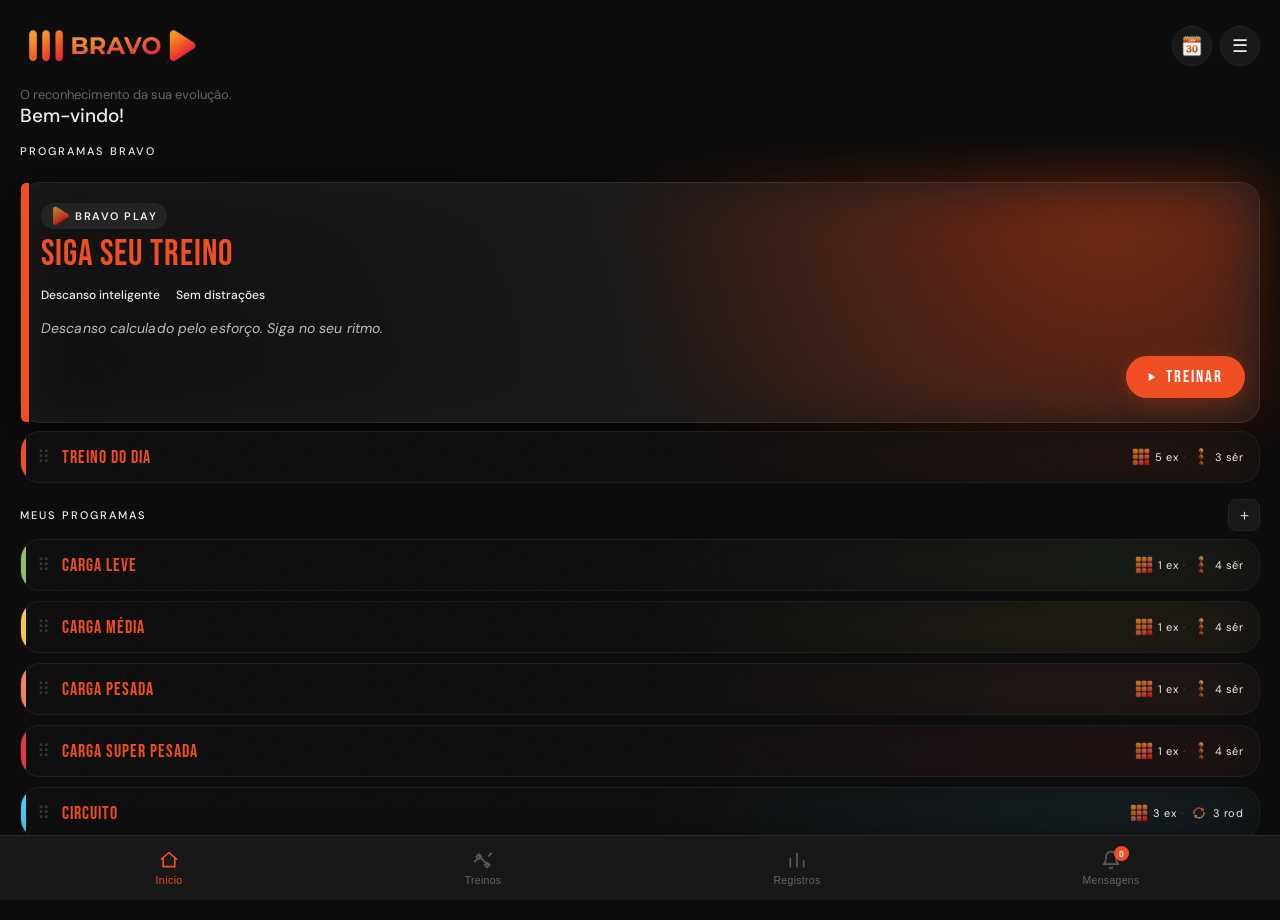
==== commit 377bcfc3: "Add files via upload" ====
--- a/index.html
+++ b/index.html
@@ -36,8 +36,8 @@
   </div>
 
   <div class="home-welcome-block" id="homeWelcomeBlock" style="display:none;">
+    <div class="home-welcome-sub">O reconhecimento da sua evolução.</div>
     <div class="home-welcome-title"><span id="homeWelcomeGreeting">Bem-vindo</span><span id="homeWelcomeNameWrap">, <strong id="homeWelcomeName"></strong></span></div>
-    <div class="home-welcome-sub">O reconhecimento da sua evolução. <span style="color:var(--accent)">♥</span></div>
   </div>
 
   <!-- PROGRAMAS BRAVO -->
@@ -1249,21 +1249,11 @@
     }
   };
 
-  // ---- Botão voltar (Android / gesto do navegador) fica dentro do app ----
-  // Antes, qualquer "voltar" do celular fechava o app direto, mesmo no meio
-  // de um treino.
-  //
-  // Importante: as telas de treino (timer, auto*, brain*) trocam sozinhas o
-  // tempo todo (prep -> execução -> descanso -> próximo exercício...), então
-  // NÃO dá pra empilhar uma entrada de histórico a cada troca — isso faria
-  // a pessoa ter que apertar voltar dezenas de vezes pra sair de um treino.
-  // Em vez disso: telas principais (Início/Treinos/Registros/Mensagens) têm
-  // uma entrada cada; qualquer outra tela (treino, timer, cadastro, sobre,
-  // etc.) conta como "dentro de um fluxo" e usa UMA entrada só, não importa
-  // quantas sub-telas passe por dentro. Voltar de dentro de um fluxo sempre
-  // aciona a saída "oficial" daquela tela (o mesmo botão Voltar/Sair que já
-  // existe nela, com toda a limpeza de timer/wakelock que ele já faz).
-  var TOP_LEVEL_SCREENS = ['home','treinosScreen','progressScreen','inboxScreen'];
+  // ---- Botão voltar (Android / gesto do navegador) ----
+  // Regra simples: voltar de QUALQUER tela leva direto pra tela inicial.
+  // Voltar estando na tela inicial fecha o app (comportamento padrão).
+  // Não tentamos restaurar telas específicas (Mensagens, Treinos, etc.) nem
+  // sub-passos de um treino — é sempre "home ou fecha", como pedido.
   var SCREEN_EXIT_BUTTON = {
     edit:'btnEditBack',
     timer:'btnTimerBack',
@@ -1284,7 +1274,7 @@
   };
 
   var lastPushedScreen = null;
-  var inFlow = false;
+  var awayFromHome = false;
 
   function getVisibleScreenId(){
     var visible = Array.prototype.find.call(document.querySelectorAll('.screen'), function(s){ return !s.classList.contains('hidden'); });
@@ -1296,9 +1286,8 @@
     var el = document.getElementById(id);
     if(el) el.classList.remove('hidden');
   }
-  // Saída de segurança: usada só quando a tela atual não tem um botão de
-  // saída conhecido (ex: telas intermediárias de reps/intensidade). Limpa
-  // os mesmos timers/wakelock/cor que os botões de saída já limpam.
+  // Saída de segurança: limpa os mesmos timers/wakelock/cor que os botões
+  // de saída de cada tela já limpam, pra telas sem botão de saída mapeado.
   function bravoForceExitToHome(){
     try{ if(typeof tmr!=='undefined') clearInterval(tmr._int); }catch(e){}
     try{ if(typeof auto!=='undefined') clearInterval(auto._int); }catch(e){}
@@ -1309,8 +1298,9 @@
     try{ if(typeof hideBravoFixed==='function') hideBravoFixed(); }catch(e){}
     if(typeof showScreen==='function') showScreen('home'); else showScreenById('home');
   }
-  function bravoBackFromFlow(){
+  function bravoBackToHome(){
     var id = getVisibleScreenId();
+    if(id === 'home') return;
     var btnId = SCREEN_EXIT_BUTTON[id];
     var btn = btnId && document.getElementById(btnId);
     if(btn){ btn.click(); return; }
@@ -1319,49 +1309,32 @@
 
   lastPushedScreen = getVisibleScreenId();
   if(!history.state){
-    history.replaceState({bravoScreen:lastPushedScreen}, '', location.href);
+    history.replaceState({bravoHome:true}, '', location.href);
   }
 
+  // Observa a troca de tela onde quer que ela aconteça (não importa qual
+  // arquivo disparou), pra saber quando a pessoa saiu da tela inicial.
   var navObserver = new MutationObserver(function(){
     var id = getVisibleScreenId();
     if(!id || id === lastPushedScreen) return;
     lastPushedScreen = id;
-    if(TOP_LEVEL_SCREENS.indexOf(id) !== -1){
-      history.pushState({bravoScreen:id}, '', location.href);
-      inFlow = false;
-    } else if(!inFlow){
-      history.pushState({bravoFlow:true}, '', location.href);
-      inFlow = true;
+    if(id === 'home'){
+      awayFromHome = false;
+    } else if(!awayFromHome){
+      // uma entrada só, não importa quantas sub-telas a pessoa passe
+      // enquanto estiver fora da tela inicial
+      history.pushState({bravoAway:true}, '', location.href);
+      awayFromHome = true;
     }
-    // se já estava inFlow e a nova tela também não é principal, não empilha
-    // nada — é só mais uma sub-tela automática do mesmo fluxo.
   });
   document.querySelectorAll('.screen').forEach(function(s){ navObserver.observe(s,{attributes:true,attributeFilter:['class']}); });
 
-  window.addEventListener('popstate', function(e){
-    var currentlyVisible = getVisibleScreenId();
-    var stillInFlow = TOP_LEVEL_SCREENS.indexOf(currentlyVisible) === -1;
-
-    if(stillInFlow){
-      // a pessoa apertou voltar estando dentro de um treino/fluxo — não
-      // tentamos restaurar a micro-tela anterior, só saímos com segurança
-      // pela saída oficial daquela tela.
-      inFlow = false;
-      bravoBackFromFlow();
-      return;
+  window.addEventListener('popstate', function(){
+    if(getVisibleScreenId() !== 'home'){
+      awayFromHome = false;
+      bravoBackToHome();
     }
-    if(!e.state){
-      return; // esgotou o histórico interno do app — deixa o navegador fechar
-    }
-    if(e.state.bravoFlow){
-      // marca de um fluxo que já tinha terminado (fantasma) — pula ela
-      history.back();
-      return;
-    }
-    if(e.state.bravoScreen){
-      showScreenById(e.state.bravoScreen);
-      lastPushedScreen = e.state.bravoScreen;
-    }
+    // se já estava na home, não faz nada — deixa o navegador seguir e fechar o app
   });
 })();
 </script>
--- a/assets/css/styles.css
+++ b/assets/css/styles.css
@@ -105,9 +105,9 @@
   /* Tema claro: gradiente suave tingido pela cor do card (item 3) */
   html.theme-light .preset-card::before{
     background:
-      radial-gradient(120% 100% at 100% 0%, color-mix(in srgb, var(--c,#F05E00) 22%, white) 0%, transparent 55%),
-      radial-gradient(120% 120% at 0% 100%, color-mix(in srgb, var(--c,#F05E00) 34%, white) 0%, transparent 60%),
-      linear-gradient(160deg, white 0%, color-mix(in srgb, var(--c,#F05E00) 10%, white) 55%, color-mix(in srgb, var(--c,#F05E00) 30%, white) 100%);
+      radial-gradient(120% 160% at 0% 55%, color-mix(in srgb, var(--c,#F05E00) 55%, #fff 45%) 0%, transparent 52%),
+      radial-gradient(140% 160% at 18% 0%, color-mix(in srgb, var(--c,#F05E00) 30%, #fff 70%) 0%, transparent 62%),
+      linear-gradient(90deg, color-mix(in srgb, var(--c,#F05E00) 20%, #fff 80%) 0%, #fff 68%);
     opacity:1;
     filter:none;
   }
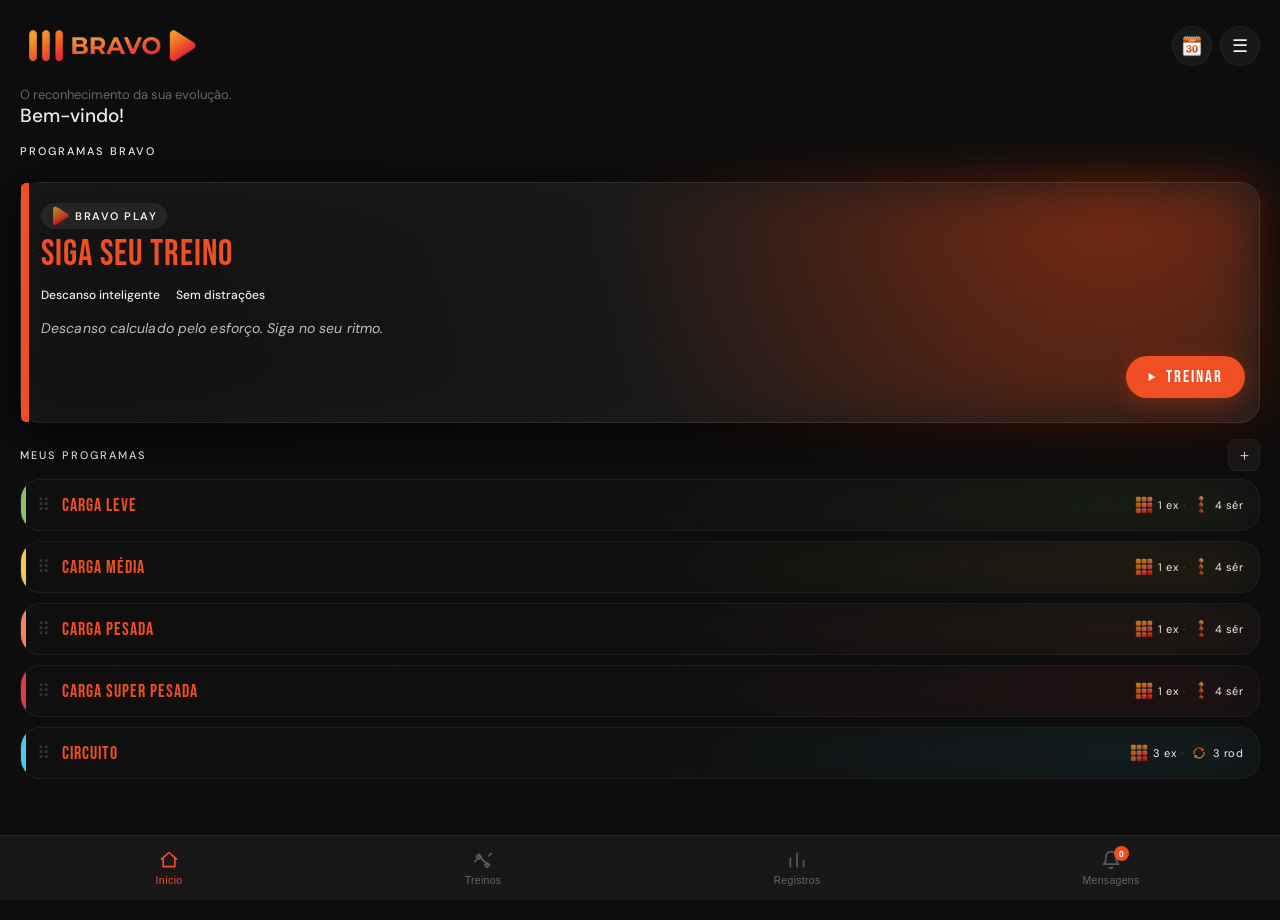
==== commit 49488338: "Del treino dondia" ====
--- a/index.html
+++ b/index.html
@@ -3,7 +3,9 @@
 <head>
     <meta charset="UTF-8">
     <meta name="viewport" content="width=device-width, initial-scale=1.0, user-scalable=no">
-    <title>Cronômetro Bravo</title>
+    <title>Bravo</title>
+    <meta name="apple-mobile-web-app-title" content="Bravo">
+    <meta name="apple-mobile-web-app-capable" content="yes">
     
     <link rel="icon" type="image/png" href="favicon.png">
     <link rel="icon" type="image/png" sizes="32x32" href="favicon.png">
@@ -323,6 +325,7 @@
     <div id="settingsAccountEmail" style="font-size:12px;color:var(--muted);margin-bottom:12px;"></div>
     <button class="btn-save" style="background:var(--surface2);color:var(--text);margin-bottom:8px;display:none;" id="btnLinkGoogle">VINCULAR GOOGLE A ESTA CONTA</button>
     <button style="background:none;border:none;color:#E8500A;font-size:14px;padding:12px 0;width:100%;text-align:center;cursor:pointer;" id="btnSignOut">Sair da conta</button>
+    <button style="background:none;border:none;color:#FF4444;font-size:13px;padding:8px 0 4px;width:100%;text-align:center;cursor:pointer;" id="btnDeleteAccount">Excluir minha conta</button>
 
     <button class="btn-save" style="margin-top:12px;" onclick="closeSettings()">FECHAR</button>
   </div>
@@ -886,9 +889,6 @@
         <button class="menu-item" onclick="openBravoPlayFromMenu()">
           <img class="menu-item-icon-img" src="ic_play.png?v=202506" alt=""> Bravo Play <span class="menu-item-tag menu-item-tag-live">Liberado</span>
         </button>
-        <button class="menu-item" onclick="openTreinoDoDiaFromMenu()">
-          <img class="menu-item-icon-img" src="ic_play.png?v=202506" alt=""> Treino do Dia <span class="menu-item-tag menu-item-tag-live">Liberado</span>
-        </button>
         <button class="menu-item" style="opacity:.5;cursor:default">
           <img class="menu-item-icon-img" src="ic_play.png?v=202506" alt=""> Bravo Suspenso <span class="menu-item-tag">Em breve</span>
         </button>
@@ -903,21 +903,9 @@
         </button>
       </div>
       <hr class="menu-divider">
-      <button class="menu-accordion-toggle" id="accToggle-indicacoes" onclick="toggleMenuAccordion('indicacoes')">
-        <span class="menu-section-label">Escolhas Bravo</span>
-        <span class="menu-accordion-chevron">▾</span>
-      </button>
-      <div class="menu-accordion-body" id="accBody-indicacoes">
-        <button class="menu-item" onclick="openIndicacoes('Equipamentos')">
-          <img class="menu-item-icon-img" src="ic_play.png?v=202506" alt=""> Equipamentos
-        </button>
-        <button class="menu-item" onclick="openIndicacoes('Gadgets')">
-          <img class="menu-item-icon-img" src="ic_play.png?v=202506" alt=""> Gadgets
-        </button>
-        <button class="menu-item" onclick="openIndicacoes('Vestuário')">
-          <img class="menu-item-icon-img" src="ic_play.png?v=202506" alt=""> Vestuário
-        </button>
-      </div>
+      <button class="menu-item" onclick="openBravoOffers()">
+        <img class="menu-item-icon-img" src="ic_play.png?v=202506" alt=""> Escolhas Bravo
+      </button>
       <hr class="menu-divider">
       <div class="menu-section-label">Projeto Bravo</div>
       <button class="menu-item" onclick="openAbout()">
@@ -953,6 +941,13 @@
     <div class="reg-title">MINHA CONTA</div>
   </div>
   <div style="display:flex;flex-direction:column;gap:14px;padding:0 0 8px;">
+    <div class="reg-consent-row" style="display:flex;align-items:flex-start;gap:10px;">
+      <input type="checkbox" id="regConsent" style="margin-top:3px;width:18px;height:18px;flex-shrink:0;accent-color:var(--accent, #F04E23);">
+      <label for="regConsent" style="font-size:12px;color:var(--muted);line-height:1.5;">
+        Li e aceito os <a href="#" id="linkOpenTerms" style="color:var(--text);text-decoration:underline;">Termos de Uso e a Política de Privacidade</a> do Bravo, incluindo o uso dos meus dados para acompanhamento dos treinos.
+      </label>
+    </div>
+    <div id="regConsentError" style="display:none;font-size:12px;color:#FF4444;text-align:center;">Você precisa aceitar os termos para criar uma conta.</div>
     <button class="btn-connect" id="btnGoogleSignIn">
       <svg width="18" height="18" viewBox="0 0 18 18"><path fill="#4285F4" d="M17.64 9.2c0-.64-.06-1.25-.16-1.84H9v3.48h4.84c-.21 1.13-.84 2.09-1.8 2.73v2.27h2.91c1.7-1.57 2.69-3.88 2.69-6.64z"/><path fill="#34A853" d="M9 18c2.43 0 4.47-.8 5.96-2.18l-2.91-2.27c-.81.54-1.84.86-3.05.86-2.34 0-4.33-1.58-5.04-3.71H.96v2.34C2.44 15.98 5.48 18 9 18z"/><path fill="#FBBC05" d="M3.96 10.7c-.18-.54-.28-1.11-.28-1.7s.1-1.16.28-1.7V4.96H.96A8.996 8.996 0 0 0 0 9c0 1.45.35 2.83.96 4.04l3-2.34z"/><path fill="#EA4335" d="M9 3.58c1.32 0 2.51.45 3.44 1.35l2.58-2.58C13.46.89 11.43 0 9 0 5.48 0 2.44 2.02.96 4.96l3 2.34C4.67 5.16 6.66 3.58 9 3.58z"/></svg>
       <span id="googleSignInLabel">Entrar com Google</span>
@@ -1068,6 +1063,54 @@
     Especialista em Condicionamento Físico e Saúde
     <div class="about-badge">Projeto independente · Em constante evolução</div>
   </div>
+  <div style="text-align:center;margin-top:20px;padding-bottom:8px;">
+    <a href="#" id="linkOpenTermsFromAbout" style="color:var(--muted);font-size:12px;text-decoration:underline;">Termos de Uso e Política de Privacidade</a>
+  </div>
+</div>
+
+<!-- TERMOS DE USO E PRIVACIDADE -->
+<div class="screen hidden" id="termsScreen" style="flex-direction:column;">
+  <div class="about-header">
+    <button class="btn-ctrl" id="btnTermsBack"><svg viewBox="0 0 24 24"><path d="M20 11H7.83l5.59-5.59L12 4l-8 8 8 8 1.41-1.41L7.83 13H20v-2z"/></svg><span class="ctrl-label">Voltar</span></button>
+    <div class="about-title-main">TERMOS E PRIVACIDADE</div>
+  </div>
+  <div class="about-body" style="text-align:left;overflow-y:auto;flex:1;padding-bottom:24px;font-size:13px;line-height:1.7;">
+    <div style="font-size:11px;color:var(--muted);margin-bottom:16px;">Última atualização: agosto de 2026</div>
+
+    <strong>1. Sobre o Bravo</strong><br>
+    O Bravo é um aplicativo de acompanhamento de treinos desenvolvido por Fernando Simas (CREF 11360-G/SC). Ao criar uma conta, você concorda com estes Termos de Uso e com a forma como tratamos seus dados, descrita nesta Política de Privacidade.<br><br>
+
+    <strong>2. Quais dados coletamos</strong><br>
+    • Dados de cadastro: nome, WhatsApp, e-mail e senha (quando informados).<br>
+    • Dados opcionais: ano de nascimento e gênero.<br>
+    • Dados de uso e saúde: treinos realizados, frequência, duração, "Poder Bravo" e, se você conectar um monitor via Bluetooth, dados de frequência cardíaca.<br>
+    • Dados técnicos básicos de funcionamento do app (ex: preferências de tema, notificações).<br><br>
+
+    <strong>3. Para que usamos seus dados</strong><br>
+    • Manter seu histórico de treinos sincronizado entre aparelhos.<br>
+    • Gerar suas estatísticas e progresso dentro do app.<br>
+    • Enviar comunicações do próprio app (ex: novidades, lembretes) — sem spam.<br>
+    • Viabilizar o acesso a programas Premium, quando adquiridos.<br>
+    Não vendemos seus dados a terceiros.<br><br>
+
+    <strong>4. Com quem compartilhamos</strong><br>
+    Seus dados são armazenados em infraestrutura do Google Firebase. Em compras de programas Premium via Hotmart, apenas os dados necessários à confirmação da compra são processados pela plataforma de pagamento.<br><br>
+
+    <strong>5. Seus direitos (LGPD)</strong><br>
+    Você pode, a qualquer momento, solicitar a correção, exportação ou exclusão dos seus dados, entrando em contato pelos canais informados na tela "Sobre" do app. A exclusão da conta remove seu histórico de treinos salvo na nuvem.<br><br>
+
+    <strong>6. Isenção de responsabilidade sobre exercício físico</strong><br>
+    O Bravo é uma ferramenta de acompanhamento e organização de treinos, não substitui avaliação médica ou física individualizada. Antes de iniciar qualquer programa de exercícios, especialmente se você possui condições de saúde preexistentes, consulte um médico. O uso do app e a prática dos exercícios são de sua responsabilidade.<br><br>
+
+    <strong>7. Conta e segurança</strong><br>
+    Você é responsável por manter a confidencialidade da sua senha. Menores de 18 anos devem usar o app com supervisão de um responsável.<br><br>
+
+    <strong>8. Alterações</strong><br>
+    Estes termos podem ser atualizados conforme o app evolui. Mudanças relevantes serão comunicadas dentro do próprio aplicativo.<br><br>
+
+    <strong>9. Contato</strong><br>
+    Dúvidas sobre seus dados ou estes termos podem ser enviadas pelos canais de contato disponíveis na tela "Sobre".
+  </div>
 </div>
 
 <!-- INDICAÇÕES BRAVO -->
@@ -1079,16 +1122,12 @@
   <div id="inboxList" style="padding:16px;overflow-y:auto;flex:1;"></div>
 </div>
 
-<div class="screen hidden" id="indicacoesScreen" style="flex-direction:column;">
+<div class="screen hidden" id="bravoOffersScreen" style="flex-direction:column;">
   <div class="about-header">
-    <button class="btn-ctrl" id="btnIndicacoesBack"><svg viewBox="0 0 24 24"><path d="M20 11H7.83l5.59-5.59L12 4l-8 8 8 8 1.41-1.41L7.83 13H20v-2z"/></svg><span class="ctrl-label">Voltar</span></button>
+    <button class="btn-ctrl" id="btnBravoOffersBack"><svg viewBox="0 0 24 24"><path d="M20 11H7.83l5.59-5.59L12 4l-8 8 8 8 1.41-1.41L7.83 13H20v-2z"/></svg><span class="ctrl-label">Voltar</span></button>
     <div class="about-title-main">ESCOLHAS BRAVO</div>
   </div>
-  <div class="about-logo-big">BRAVO</div>
-  <div class="about-tagline" id="indicacoesTitle">Equipamentos</div>
-  <div class="about-body">
-    Obrigado pela confiança.<br><br>Em breve estaremos colocando nossas melhores indicações aqui.
-  </div>
+  <div id="bravoOffersList" style="padding:16px;overflow-y:auto;flex:1;"></div>
 </div>
 
 <!-- PREMIUM PROGRAM — INTRO -->
@@ -1134,6 +1173,7 @@
 <script src="assets/js/timer-core.js"></script>
 <script src="assets/js/workout-modes.js"></script>
 <script src="assets/js/premium-misc.js"></script>
+<script src="assets/js/bravo-offers.js"></script>
 
 <!-- NEW: bottom nav + progresso tabs + hero CTA + exec header sync (layout update, isolado dos demais scripts) -->
 <script>
@@ -1267,7 +1307,8 @@
     calendarScreen:'btnCalBack',
     registerScreen:'btnRegBack',
     aboutScreen:'btnAboutBack',
-    indicacoesScreen:'btnIndicacoesBack',
+    termsScreen:'btnTermsBack',
+    bravoOffersScreen:'btnBravoOffersBack',
     premiumIntro:'btnPremiumIntroBack',
     premiumQuestion:'btnPremiumBack',
     premiumDone:'btnPremiumDoneBack'
@@ -1285,6 +1326,70 @@
     document.querySelectorAll('.screen').forEach(function(s){ s.classList.add('hidden'); });
     var el = document.getElementById(id);
     if(el) el.classList.remove('hidden');
+  }
+
+  // ---- Termos de Uso / Consentimento LGPD ----
+  // Abre a tela de termos a partir do link no cadastro, e volta pra tela
+  // de cadastro ao apertar "voltar" (sem depender de outros arquivos JS).
+  var linkOpenTerms = document.getElementById('linkOpenTerms');
+  var linkOpenTermsFromAbout = document.getElementById('linkOpenTermsFromAbout');
+  var termsReturnScreen = 'registerScreen';
+  if(linkOpenTerms){
+    linkOpenTerms.addEventListener('click', function(e){
+      e.preventDefault();
+      termsReturnScreen = 'registerScreen';
+      showScreenById('termsScreen');
+    });
+  }
+  if(linkOpenTermsFromAbout){
+    linkOpenTermsFromAbout.addEventListener('click', function(e){
+      e.preventDefault();
+      termsReturnScreen = 'aboutScreen';
+      showScreenById('termsScreen');
+    });
+  }
+  var btnTermsBack = document.getElementById('btnTermsBack');
+  if(btnTermsBack){
+    btnTermsBack.addEventListener('click', function(){
+      showScreenById(termsReturnScreen);
+    });
+  }
+
+  // ---- Excluir conta (LGPD / exigência das lojas de app) ----
+  var btnDeleteAccount = document.getElementById('btnDeleteAccount');
+  if(btnDeleteAccount){
+    btnDeleteAccount.addEventListener('click', async function(){
+      var ok = confirm('Isso vai apagar sua conta e todo o seu histórico de treinos permanentemente. Essa ação não pode ser desfeita. Deseja continuar?');
+      if(!ok) return;
+      btnDeleteAccount.disabled = true;
+      var originalLabel = btnDeleteAccount.textContent;
+      btnDeleteAccount.textContent = 'Excluindo...';
+      var result = (typeof window._fbDeleteAccount === 'function')
+        ? await window._fbDeleteAccount()
+        : { ok:false, reason:'unavailable' };
+      if(result.ok){
+        localStorage.clear();
+        alert('Sua conta e seus dados foram excluídos.');
+        window.location.reload();
+        return;
+      }
+      if(result.reason === 'requires-recent-login'){
+        alert('Por segurança, você precisa entrar novamente antes de excluir a conta. Saia, entre de novo e tente excluir em seguida.');
+      } else {
+        alert('Não foi possível excluir a conta agora. Tente novamente em instantes.');
+      }
+      btnDeleteAccount.disabled = false;
+      btnDeleteAccount.textContent = originalLabel;
+    });
+  }
+  var regConsentEl = document.getElementById('regConsent');
+  if(regConsentEl){
+    regConsentEl.addEventListener('change', function(){
+      if(!regConsentEl.checked) return;
+      var err = document.getElementById('regConsentError');
+      if(err) err.style.display = 'none';
+      regConsentEl.parentElement.style.outline = 'none';
+    });
   }
   // Saída de segurança: limpa os mesmos timers/wakelock/cor que os botões
   // de saída de cada tela já limpam, pra telas sem botão de saída mapeado.
--- a/assets/css/styles.css
+++ b/assets/css/styles.css
@@ -472,6 +472,19 @@
   .color-swatch{width:34px;height:34px;border-radius:50%;cursor:pointer;border:3px solid transparent;transition:transform .15s,border-color .15s;flex-shrink:0;}
   .color-swatch.selected{border-color:var(--accent);transform:scale(1.2);box-shadow:0 0 0 1px var(--surface);}
   .btn-save{height:52px;border-radius:26px;border:none;background:var(--accent);color:#fff;font-family:'Bebas Neue',sans-serif;font-size:20px;letter-spacing:2px;cursor:pointer;margin-top:4px;width:100%;box-shadow:0 4px 20px var(--accent-glow);}
+
+  /* Botão compacto do card "Escolhas Bravo" — fica ao lado do título,
+     centralizado horizontal E verticalmente (por isso flex, não
+     line-height como o .btn-save normal, que não funciona em <a>). */
+  .btn-offer-cta{
+    display:inline-flex;align-items:center;justify-content:center;
+    flex-shrink:0;white-space:nowrap;
+    padding:0 18px;height:38px;border-radius:19px;border:none;
+    background:var(--accent);color:#fff;
+    font-family:'Bebas Neue',sans-serif;font-size:14px;letter-spacing:1.5px;
+    text-decoration:none;cursor:pointer;
+    box-shadow:0 4px 14px var(--accent-glow);
+  }
   /* ===== TELA DE TREINO — REDESIGN ===== */
   #timer{flex-direction:column!important;align-items:stretch;padding:0;
     background:
